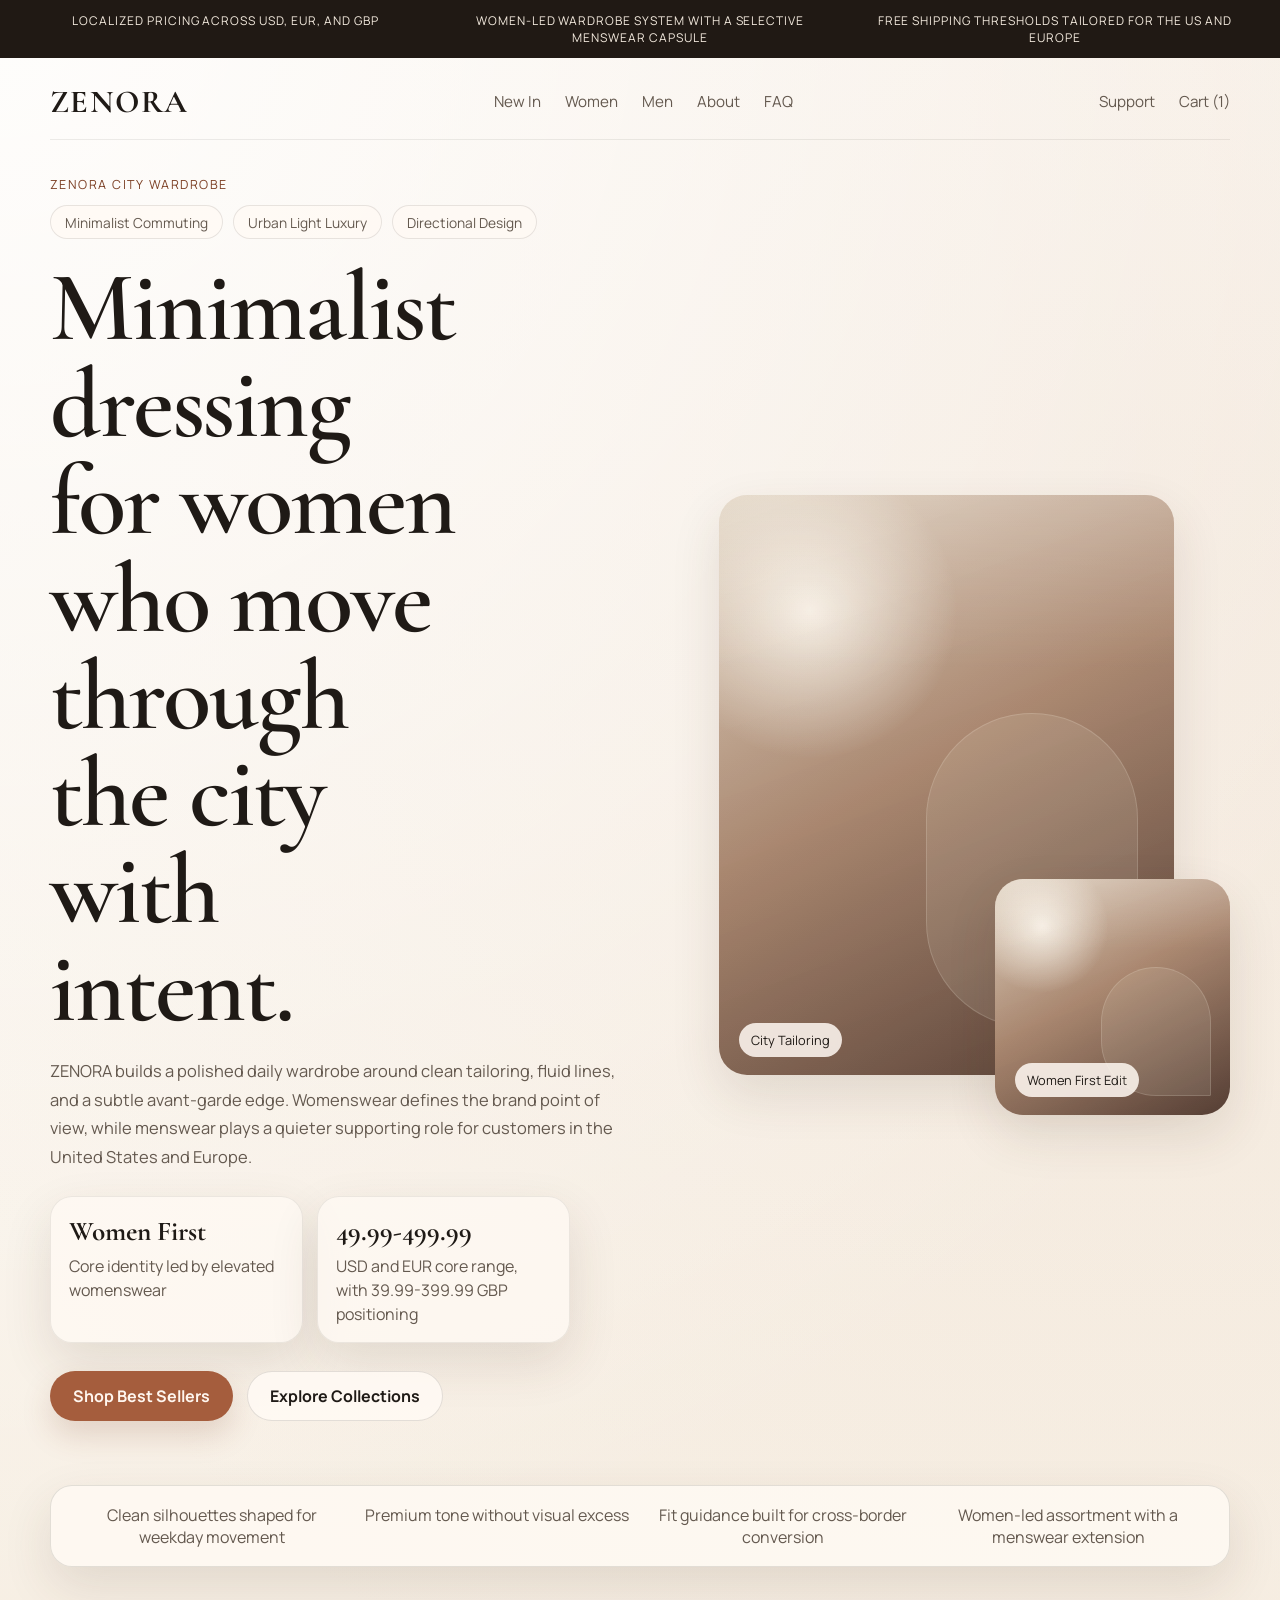
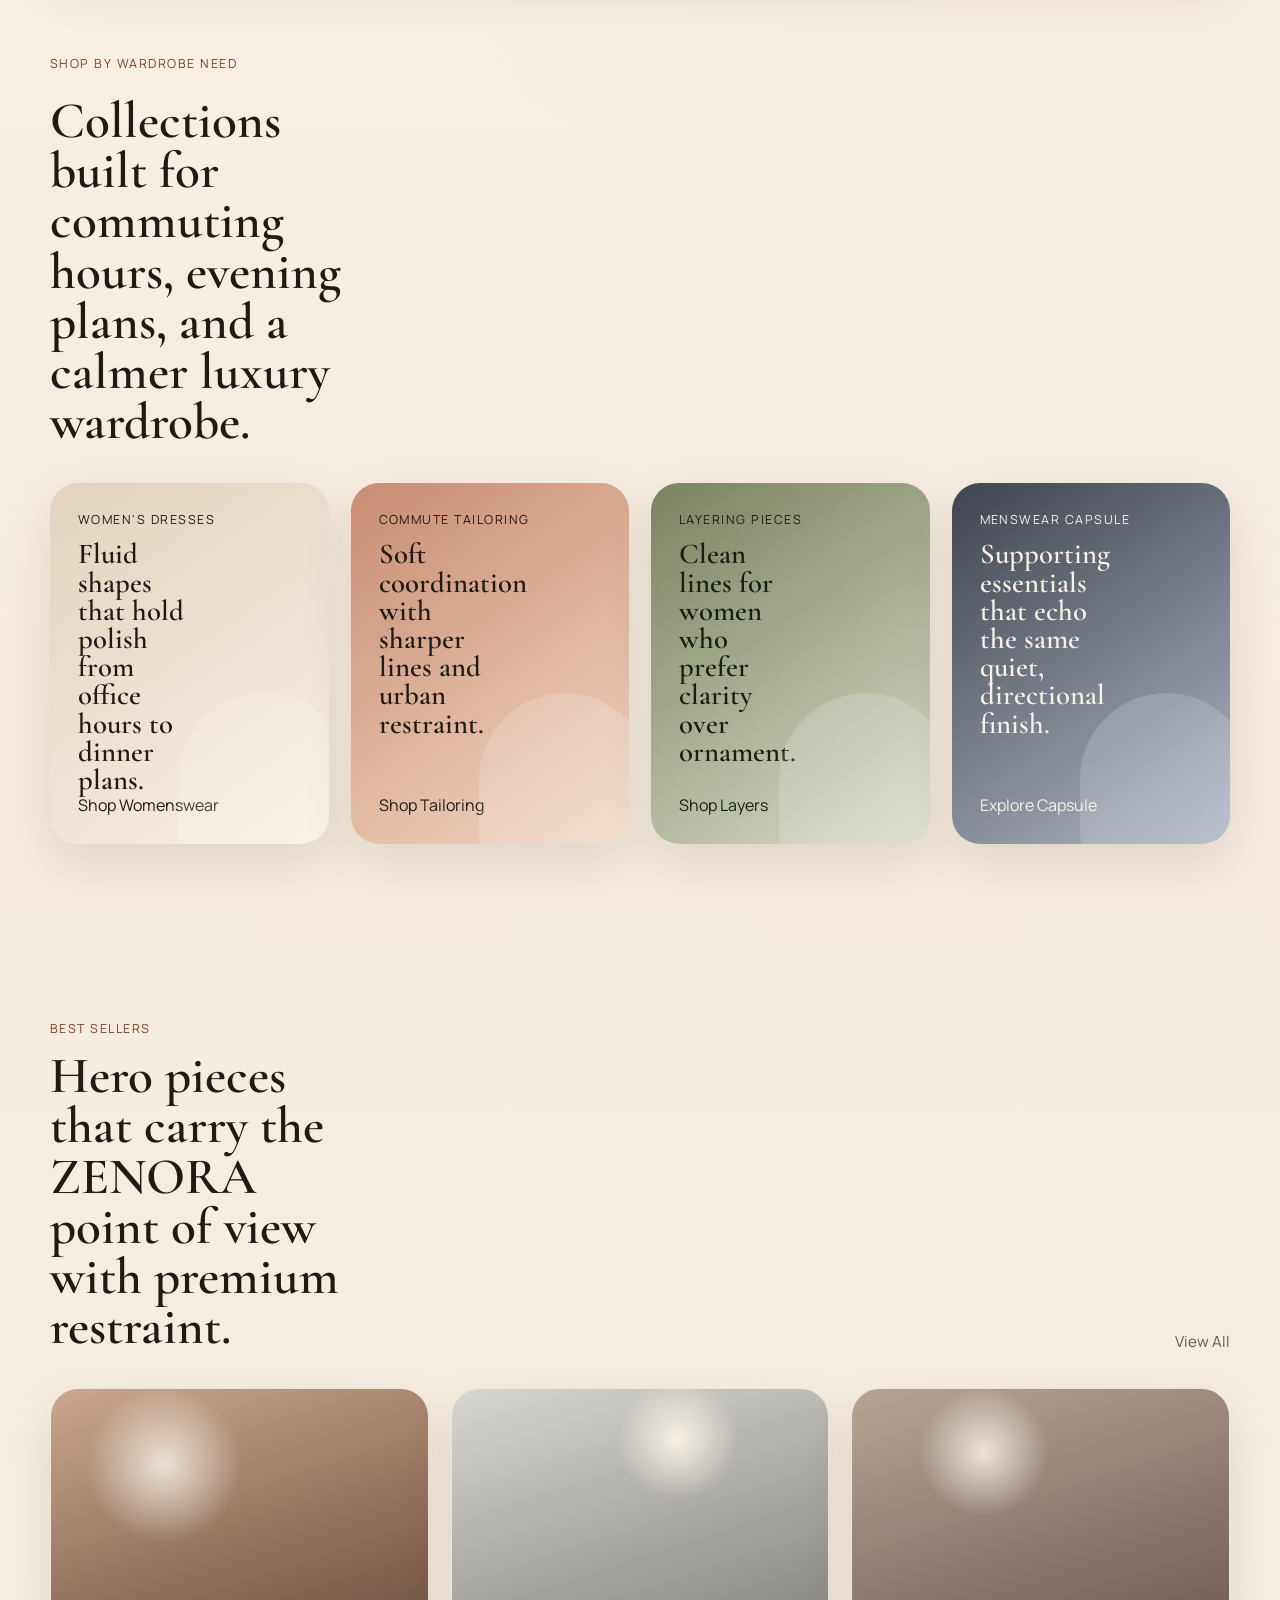
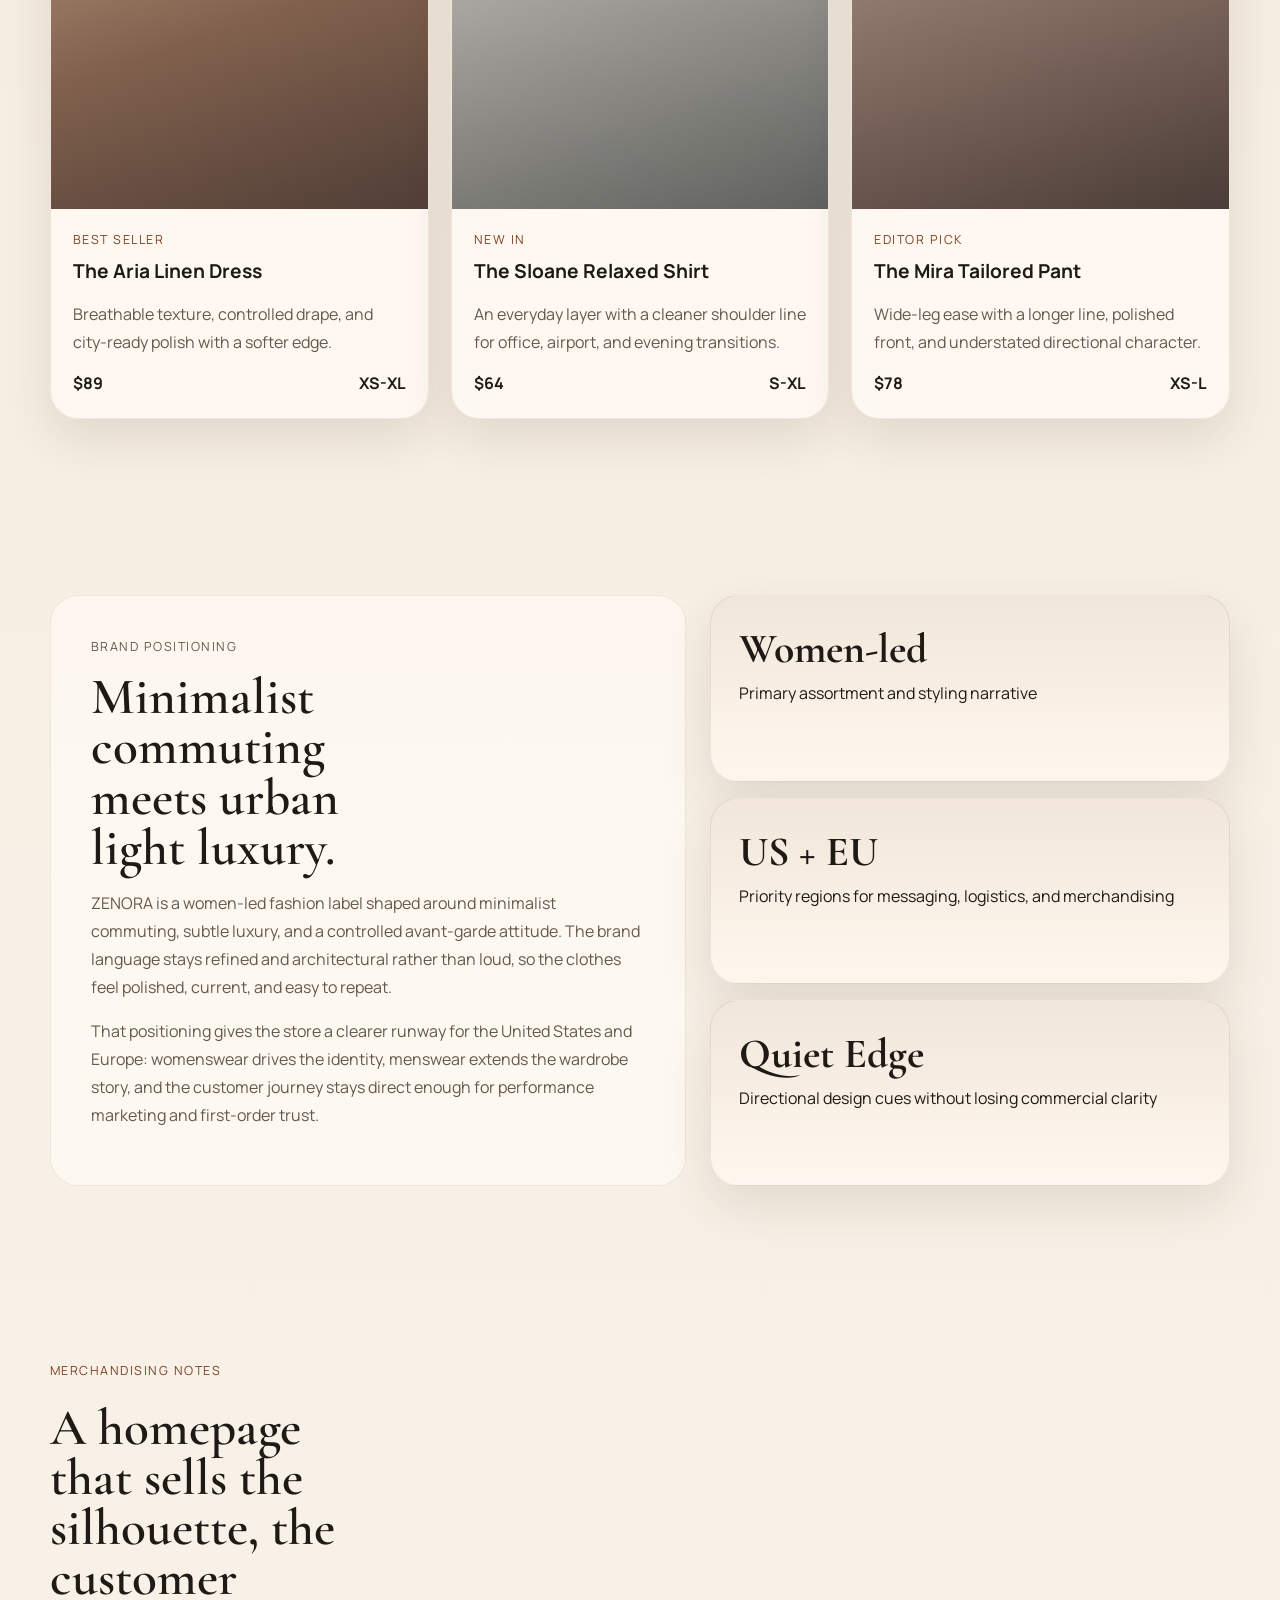
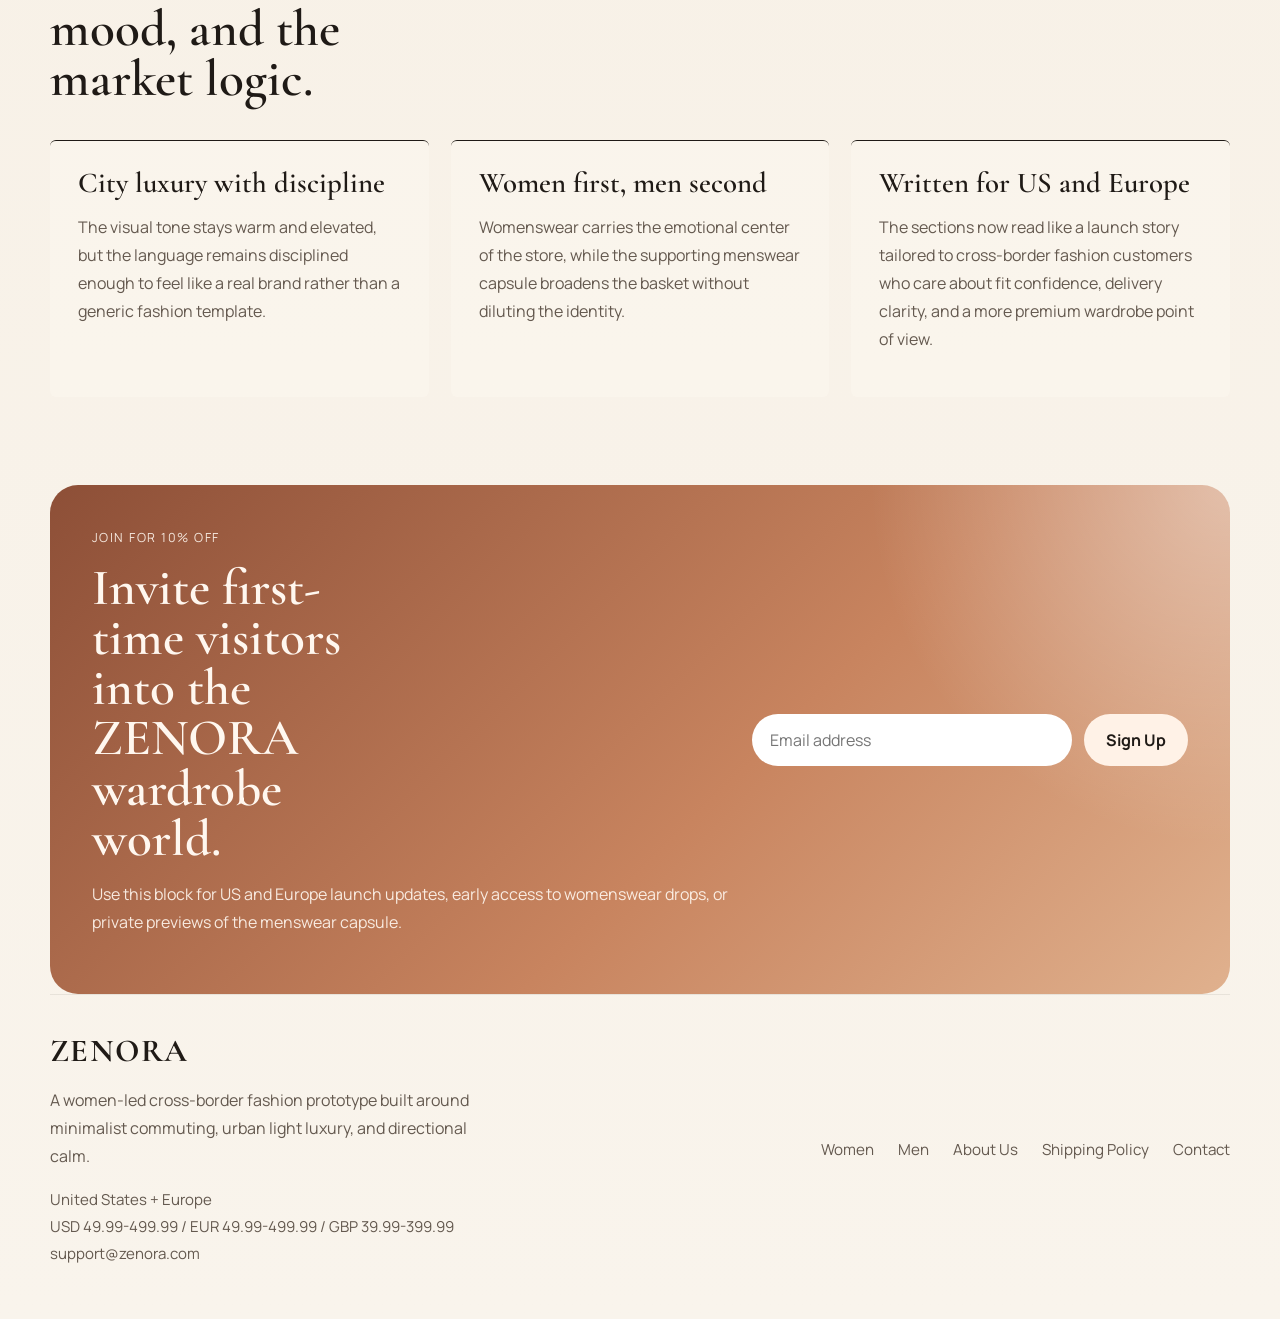
==== index.html @ 84403070 "Restore ZENORA storefront and Shopify theme" ====
<!DOCTYPE html>
<html lang="en">
  <head>
    <meta charset="UTF-8" />
    <meta name="viewport" content="width=device-width, initial-scale=1.0" />
    <title>ZENORA | Minimalist City Wardrobe</title>
    <meta
      name="description"
      content="ZENORA is a cross-border fashion concept focused on minimalist commuting, urban light luxury, and directional womenswear for the United States and Europe."
    />
    <link rel="preconnect" href="https://fonts.googleapis.com" />
    <link rel="preconnect" href="https://fonts.gstatic.com" crossorigin />
    <link
      href="https://fonts.googleapis.com/css2?family=Cormorant+Garamond:wght@500;600;700&family=Manrope:wght@400;500;600;700&display=swap"
      rel="stylesheet"
    />
    <link rel="stylesheet" href="./styles.css" />
  </head>
  <body>
    <div class="announcement-bar">
      <div>Localized pricing across USD, EUR, and GBP</div>
      <div>Women-led wardrobe system with a selective menswear capsule</div>
      <div>Free shipping thresholds tailored for the US and Europe</div>
    </div>

    <header class="site-header">
      <div class="brand">ZENORA</div>
      <nav class="nav">
        <a href="./collection.html">New In</a>
        <a href="./collection.html#womenswear">Women</a>
        <a href="./collection.html#menswear">Men</a>
        <a href="./about.html">About</a>
        <a href="./faq.html">FAQ</a>
      </nav>
      <div class="header-actions">
        <a href="./faq.html#contact">Support</a>
        <a href="./product.html">Cart (1)</a>
      </div>
    </header>

    <main>
      <section class="hero">
        <div class="hero-copy">
          <p class="eyebrow">ZENORA City Wardrobe</p>
          <div class="hero-kicker">
            <span>Minimalist Commuting</span>
            <span>Urban Light Luxury</span>
            <span>Directional Design</span>
          </div>
          <h1>Minimalist dressing for women who move through the city with intent.</h1>
          <p class="hero-text">
            ZENORA builds a polished daily wardrobe around clean tailoring,
            fluid lines, and a subtle avant-garde edge. Womenswear defines the
            brand point of view, while menswear plays a quieter supporting role
            for customers in the United States and Europe.
          </p>
          <div class="hero-note-grid">
            <div>
              <strong>Women First</strong>
              <span>Core identity led by elevated womenswear</span>
            </div>
            <div>
              <strong>49.99-499.99</strong>
              <span>USD and EUR core range, with 39.99-399.99 GBP positioning</span>
            </div>
          </div>
          <div class="hero-actions">
            <a class="button primary" href="#bestsellers">Shop Best Sellers</a>
            <a class="button secondary" href="#collections">Explore Collections</a>
          </div>
        </div>
        <div class="hero-visual" aria-hidden="true">
          <div class="hero-card hero-card-large">
            <span>City Tailoring</span>
          </div>
          <div class="hero-card hero-card-small">
            <span>Women First Edit</span>
          </div>
        </div>
      </section>

      <section class="proof-strip">
        <div>Clean silhouettes shaped for weekday movement</div>
        <div>Premium tone without visual excess</div>
        <div>Fit guidance built for cross-border conversion</div>
        <div>Women-led assortment with a menswear extension</div>
      </section>

      <section class="category-section" id="collections">
        <div class="section-heading">
          <p class="eyebrow">Shop by Wardrobe Need</p>
          <h2>Collections built for commuting hours, evening plans, and a calmer luxury wardrobe.</h2>
        </div>
        <div class="category-grid">
          <article class="category-card sand">
            <div>
              <p class="card-label">Women's Dresses</p>
              <h3>Fluid shapes that hold polish from office hours to dinner plans.</h3>
            </div>
            <a href="./collection.html#womenswear">Shop Womenswear</a>
          </article>
          <article class="category-card clay">
            <div>
              <p class="card-label">Commute Tailoring</p>
              <h3>Soft coordination with sharper lines and urban restraint.</h3>
            </div>
            <a href="./collection.html#womenswear">Shop Tailoring</a>
          </article>
          <article class="category-card olive">
            <div>
              <p class="card-label">Layering Pieces</p>
              <h3>Clean lines for women who prefer clarity over ornament.</h3>
            </div>
            <a href="./collection.html#womenswear">Shop Layers</a>
          </article>
          <article class="category-card ink">
            <div>
              <p class="card-label">Menswear Capsule</p>
              <h3>Supporting essentials that echo the same quiet, directional finish.</h3>
            </div>
            <a href="./collection.html#menswear">Explore Capsule</a>
          </article>
        </div>
      </section>

      <section class="product-section" id="bestsellers">
        <div class="section-heading split">
          <div>
            <p class="eyebrow">Best Sellers</p>
            <h2>Hero pieces that carry the ZENORA point of view with premium restraint.</h2>
          </div>
          <a class="text-link" href="./collection.html">View All</a>
        </div>
        <div class="product-grid">
          <article class="product-card">
            <a class="product-image image-one" href="./product.html" aria-label="View The Aria Linen Dress"></a>
            <div class="product-meta">
              <p class="product-tag">Best Seller</p>
              <p class="product-name"><a href="./product.html">The Aria Linen Dress</a></p>
              <p class="product-desc">Breathable texture, controlled drape, and city-ready polish with a softer edge.</p>
              <div class="product-row">
                <span>$89</span>
                <span>XS-XL</span>
              </div>
            </div>
          </article>
          <article class="product-card">
            <a class="product-image image-two" href="./product.html" aria-label="View The Sloane Relaxed Shirt"></a>
            <div class="product-meta">
              <p class="product-tag">New In</p>
              <p class="product-name"><a href="./product.html">The Sloane Relaxed Shirt</a></p>
              <p class="product-desc">An everyday layer with a cleaner shoulder line for office, airport, and evening transitions.</p>
              <div class="product-row">
                <span>$64</span>
                <span>S-XL</span>
              </div>
            </div>
          </article>
          <article class="product-card">
            <a class="product-image image-three" href="./product.html" aria-label="View The Mira Tailored Pant"></a>
            <div class="product-meta">
              <p class="product-tag">Editor Pick</p>
              <p class="product-name"><a href="./product.html">The Mira Tailored Pant</a></p>
              <p class="product-desc">Wide-leg ease with a longer line, polished front, and understated directional character.</p>
              <div class="product-row">
                <span>$78</span>
                <span>XS-L</span>
              </div>
            </div>
          </article>
        </div>
      </section>

      <section class="story-section" id="story">
        <div class="story-panel">
          <p class="eyebrow">Brand Positioning</p>
          <h2>Minimalist commuting meets urban light luxury.</h2>
          <p>
            ZENORA is a women-led fashion label shaped around minimalist
            commuting, subtle luxury, and a controlled avant-garde attitude.
            The brand language stays refined and architectural rather than
            loud, so the clothes feel polished, current, and easy to repeat.
          </p>
          <p>
            That positioning gives the store a clearer runway for the United
            States and Europe: womenswear drives the identity, menswear extends
            the wardrobe story, and the customer journey stays direct enough
            for performance marketing and first-order trust.
          </p>
        </div>
        <div class="story-metrics">
          <div>
            <strong>Women-led</strong>
            <span>Primary assortment and styling narrative</span>
          </div>
          <div>
            <strong>US + EU</strong>
            <span>Priority regions for messaging, logistics, and merchandising</span>
          </div>
          <div>
            <strong>Quiet Edge</strong>
            <span>Directional design cues without losing commercial clarity</span>
          </div>
        </div>
      </section>

      <section class="editorial-section" id="journal">
        <div class="section-heading">
          <p class="eyebrow">Merchandising Notes</p>
          <h2>A homepage that sells the silhouette, the customer mood, and the market logic.</h2>
        </div>
        <div class="editorial-grid">
          <article>
            <h3>City luxury with discipline</h3>
            <p>
              The visual tone stays warm and elevated, but the language remains
              disciplined enough to feel like a real brand rather than a
              generic fashion template.
            </p>
          </article>
          <article>
            <h3>Women first, men second</h3>
            <p>
              Womenswear carries the emotional center of the store, while the
              supporting menswear capsule broadens the basket without diluting
              the identity.
            </p>
          </article>
          <article>
            <h3>Written for US and Europe</h3>
            <p>
              The sections now read like a launch story tailored to cross-border
              fashion customers who care about fit confidence, delivery clarity,
              and a more premium wardrobe point of view.
            </p>
          </article>
        </div>
      </section>

      <section class="signup-section" id="signup">
        <div class="signup-copy">
          <p class="eyebrow">Join for 10% Off</p>
          <h2>Invite first-time visitors into the ZENORA wardrobe world.</h2>
          <p>
            Use this block for US and Europe launch updates, early access to
            womenswear drops, or private previews of the menswear capsule.
          </p>
        </div>
        <form class="signup-form">
          <label for="email" class="sr-only">Email address</label>
          <input id="email" type="email" placeholder="Email address" />
          <button type="submit">Sign Up</button>
        </form>
      </section>
    </main>

    <footer class="site-footer">
      <div>
        <div class="brand footer-brand">ZENORA</div>
        <p class="footer-copy">
          A women-led cross-border fashion prototype built around minimalist
          commuting, urban light luxury, and directional calm.
        </p>
        <p class="footer-meta">
          United States + Europe
          <br>
          USD 49.99-499.99 / EUR 49.99-499.99 / GBP 39.99-399.99
          <br>
          support@zenora.com
        </p>
      </div>
      <div class="footer-links">
        <a href="./collection.html#womenswear">Women</a>
        <a href="./collection.html#menswear">Men</a>
        <a href="./about.html">About Us</a>
        <a href="./faq.html#shipping">Shipping Policy</a>
        <a href="./faq.html#contact">Contact</a>
      </div>
    </footer>
  </body>
</html>
---- styles.css ----
:root {
  --bg: #f6f0e7;
  --surface: #fffaf4;
  --surface-strong: #f0e5d8;
  --text: #1f1a16;
  --muted: #64594f;
  --accent: #a55d3d;
  --accent-dark: #7d4126;
  --accent-soft: #d9b89f;
  --deep: #201914;
  --line: rgba(31, 26, 22, 0.12);
  --sand: linear-gradient(145deg, #e4d3bd, #f7efe4);
  --clay: linear-gradient(145deg, #c88c72, #f2d8c4);
  --olive: linear-gradient(145deg, #7b8260, #d8dcc6);
  --ink: linear-gradient(145deg, #3f444e, #afb7c4);
  --shadow: 0 20px 50px rgba(72, 48, 34, 0.12);
}

* {
  box-sizing: border-box;
}

html {
  scroll-behavior: smooth;
}

body {
  margin: 0;
  font-family: "Manrope", sans-serif;
  color: var(--text);
  background:
    radial-gradient(circle at top left, rgba(255, 255, 255, 0.82), transparent 26%),
    radial-gradient(circle at 90% 8%, rgba(217, 184, 159, 0.18), transparent 24%),
    linear-gradient(180deg, #fbf6ef 0%, #f5ecdf 38%, #f9f4ec 100%);
}

a {
  color: inherit;
  text-decoration: none;
}

.announcement-bar {
  display: grid;
  grid-template-columns: repeat(3, 1fr);
  gap: 12px;
  padding: 12px 24px;
  font-size: 12px;
  letter-spacing: 0.08em;
  text-transform: uppercase;
  background: #201914;
  color: #f4ebdf;
  text-align: center;
}

.site-header,
.hero,
.collection-hero,
.collection-layout,
.filter-bar,
.about-hero,
.about-story-grid,
.brand-values,
.faq-hero,
.faq-grid,
.category-section,
.product-section,
.breadcrumbs,
.product-layout,
.product-details-grid,
.shipping-panel,
.complete-look,
.review-section,
.story-section,
.editorial-section,
.signup-section,
.site-footer {
  width: min(1180px, calc(100% - 32px));
  margin: 0 auto;
}

.site-header {
  display: flex;
  align-items: center;
  justify-content: space-between;
  padding: 24px 0 18px;
  border-bottom: 1px solid rgba(31, 26, 22, 0.08);
}

.brand {
  font-family: "Cormorant Garamond", serif;
  font-size: 2rem;
  font-weight: 700;
  letter-spacing: 0.04em;
}

.nav,
.header-actions,
.footer-links {
  display: flex;
  gap: 24px;
  align-items: center;
}

.nav a,
.header-actions a,
.footer-links a,
.text-link {
  font-size: 0.95rem;
  color: var(--muted);
}

.hero {
  display: grid;
  grid-template-columns: 1.1fr 0.9fr;
  gap: 44px;
  align-items: center;
  padding: 36px 0 64px;
}

.eyebrow {
  margin: 0 0 14px;
  font-size: 0.78rem;
  text-transform: uppercase;
  letter-spacing: 0.12em;
  color: var(--accent-dark);
}

h1,
h2,
h3 {
  font-family: "Cormorant Garamond", serif;
  margin: 0;
  line-height: 0.98;
  font-weight: 600;
}

h1 {
  font-size: clamp(3.4rem, 8vw, 6.2rem);
  max-width: 9ch;
  letter-spacing: -0.02em;
}

h2 {
  font-size: clamp(2.1rem, 4vw, 3.6rem);
  max-width: 13ch;
}

h3 {
  font-size: 1.8rem;
}

.hero-text,
.story-panel p,
.editorial-grid p,
.signup-copy p,
.footer-copy,
.product-desc {
  color: var(--muted);
  line-height: 1.75;
}

.hero-text {
  max-width: 58ch;
  margin: 20px 0 0;
  font-size: 1.03rem;
}

.hero-kicker {
  display: flex;
  gap: 10px;
  flex-wrap: wrap;
  margin: -2px 0 20px;
}

.hero-kicker span {
  display: inline-flex;
  min-height: 34px;
  align-items: center;
  padding: 0 14px;
  border-radius: 999px;
  border: 1px solid rgba(31, 26, 22, 0.1);
  background: rgba(255, 250, 244, 0.68);
  color: var(--muted);
  font-size: 0.86rem;
}

.hero-note-grid {
  display: grid;
  grid-template-columns: repeat(2, minmax(0, 1fr));
  gap: 14px;
  max-width: 520px;
  margin-top: 24px;
}

.hero-note-grid div {
  padding: 18px 18px 16px;
  border-radius: 22px;
  background: rgba(255, 250, 244, 0.72);
  border: 1px solid rgba(31, 26, 22, 0.08);
  box-shadow: var(--shadow);
}

.hero-note-grid strong {
  display: block;
  font-family: "Cormorant Garamond", serif;
  font-size: 1.7rem;
  margin-bottom: 6px;
}

.hero-note-grid span {
  color: var(--muted);
  line-height: 1.5;
}

.hero-actions {
  display: flex;
  gap: 14px;
  margin-top: 28px;
  flex-wrap: wrap;
}

.button {
  display: inline-flex;
  align-items: center;
  justify-content: center;
  min-height: 50px;
  padding: 0 22px;
  border-radius: 999px;
  border: 1px solid transparent;
  font-weight: 700;
}

.button.primary {
  background: var(--accent);
  color: #fff6ef;
  box-shadow: 0 14px 30px rgba(125, 65, 38, 0.18);
}

.button.secondary {
  background: rgba(255, 250, 244, 0.88);
  border-color: var(--line);
}

.hero-visual {
  position: relative;
  min-height: 620px;
  transform: translateY(6px);
}

.hero-card {
  position: absolute;
  border-radius: 28px;
  box-shadow: var(--shadow);
  overflow: hidden;
}

.hero-card::before {
  content: "";
  position: absolute;
  inset: 0;
  background:
    linear-gradient(180deg, rgba(255, 255, 255, 0.16), transparent 30%),
    linear-gradient(160deg, rgba(255, 255, 255, 0.08), rgba(0, 0, 0, 0.12)),
    radial-gradient(circle at 20% 20%, rgba(255, 248, 237, 0.92), transparent 25%),
    linear-gradient(150deg, #decfbc 0%, #b08a70 46%, #60463b 100%);
}

.hero-card::after {
  content: "";
  position: absolute;
  inset: auto 8% 8% auto;
  width: 46%;
  height: 54%;
  border-radius: 999px 999px 28px 999px;
  background: rgba(255, 248, 237, 0.1);
  border: 1px solid rgba(255, 248, 237, 0.16);
}

.hero-card span {
  position: absolute;
  left: 20px;
  bottom: 18px;
  padding: 8px 12px;
  border-radius: 999px;
  font-size: 0.8rem;
  background: rgba(255, 249, 243, 0.86);
  backdrop-filter: blur(10px);
}

.hero-card-large {
  inset: 0 56px 40px 0;
}

.hero-card-small {
  right: 0;
  bottom: 0;
  width: 46%;
  height: 38%;
}

.proof-strip {
  display: grid;
  grid-template-columns: repeat(4, 1fr);
  gap: 12px;
  padding: 18px 24px;
  background: rgba(255, 250, 244, 0.8);
  border: 1px solid var(--line);
  border-radius: 22px;
  width: min(1180px, calc(100% - 32px));
  margin: 0 auto;
  color: var(--muted);
  text-align: center;
  box-shadow: var(--shadow);
}

.category-section,
.product-section,
.story-section,
.editorial-section,
.signup-section {
  padding: 88px 0;
}

.section-heading {
  display: flex;
  flex-direction: column;
  gap: 10px;
  margin-bottom: 36px;
}

.section-heading.split {
  flex-direction: row;
  justify-content: space-between;
  align-items: end;
  gap: 18px;
}

.category-grid,
.product-grid,
.editorial-grid {
  display: grid;
  gap: 22px;
}

.category-grid {
  grid-template-columns: repeat(4, 1fr);
}

.category-card {
  min-height: 280px;
  padding: 28px;
  border-radius: 28px;
  display: flex;
  flex-direction: column;
  justify-content: space-between;
  box-shadow: var(--shadow);
  position: relative;
  overflow: hidden;
}

.category-card::after {
  content: "";
  position: absolute;
  inset: auto -8% -20% auto;
  width: 62%;
  height: 62%;
  border-radius: 999px;
  background: rgba(255, 255, 255, 0.16);
}

.category-card h3 {
  max-width: 8ch;
}

.card-label {
  margin: 0 0 12px;
  text-transform: uppercase;
  letter-spacing: 0.12em;
  font-size: 0.78rem;
}

.sand {
  background: var(--sand);
}

.clay {
  background: var(--clay);
}

.olive {
  background: var(--olive);
  color: #172010;
}

.ink {
  background: var(--ink);
  color: #f7f1e6;
}

.product-grid {
  grid-template-columns: repeat(3, 1fr);
}

.product-card {
  background: rgba(255, 250, 244, 0.82);
  border: 1px solid rgba(31, 26, 22, 0.08);
  border-radius: 28px;
  overflow: hidden;
  box-shadow: var(--shadow);
  transition: transform 180ms ease, box-shadow 180ms ease;
}

.product-card:hover {
  transform: translateY(-6px);
  box-shadow: 0 28px 60px rgba(72, 48, 34, 0.16);
}

.product-image {
  display: block;
  height: 420px;
  background-size: cover;
  background-position: center;
}

.product-image::after {
  content: "";
  display: block;
  width: 100%;
  height: 100%;
  background:
    linear-gradient(180deg, transparent 0%, rgba(0, 0, 0, 0.06) 100%);
}

.image-one {
  background:
    radial-gradient(circle at 30% 18%, rgba(255, 248, 237, 0.8), transparent 18%),
    linear-gradient(160deg, #caa78d, #856450 55%, #55423a);
}

.image-two {
  background:
    radial-gradient(circle at 60% 12%, rgba(255, 248, 237, 0.9), transparent 14%),
    linear-gradient(160deg, #d8d6d0, #9c9a95 54%, #666763);
}

.image-three {
  background:
    radial-gradient(circle at 35% 15%, rgba(255, 248, 237, 0.82), transparent 15%),
    linear-gradient(160deg, #b8a492, #80695f 58%, #4f403b);
}

.product-meta {
  padding: 22px 22px 24px;
}

.product-name {
  margin: 0;
  font-size: 1.2rem;
  font-weight: 700;
}

.product-tag {
  margin: 0 0 10px;
  font-size: 0.78rem;
  letter-spacing: 0.12em;
  text-transform: uppercase;
  color: var(--accent-dark);
}

.product-desc {
  min-height: 54px;
}

.product-row {
  display: flex;
  justify-content: space-between;
  font-weight: 700;
}

.story-section {
  display: grid;
  grid-template-columns: 1.1fr 0.9fr;
  gap: 24px;
  align-items: stretch;
}

.story-panel,
.story-metrics,
.signup-section {
  border-radius: 28px;
}

.story-panel {
  padding: 40px;
  background: rgba(255, 250, 244, 0.76);
  border: 1px solid rgba(31, 26, 22, 0.08);
}

.story-metrics {
  display: grid;
  grid-template-rows: repeat(3, 1fr);
  gap: 16px;
}

.story-metrics div {
  padding: 28px;
  background: linear-gradient(180deg, #f1e6d9, #fff7ef);
  border-radius: 28px;
  box-shadow: var(--shadow);
  border: 1px solid rgba(31, 26, 22, 0.08);
}

.story-metrics strong {
  display: block;
  font-family: "Cormorant Garamond", serif;
  font-size: 2.6rem;
  margin-bottom: 8px;
}

.editorial-grid {
  grid-template-columns: repeat(3, 1fr);
}

.editorial-grid article {
  padding: 28px;
  border-top: 1px solid var(--text);
  background: rgba(255, 250, 244, 0.28);
  border-radius: 6px;
}

.editorial-grid h3 {
  margin-bottom: 12px;
}

.signup-section {
  display: grid;
  grid-template-columns: 1fr auto;
  gap: 20px;
  align-items: center;
  padding: 42px;
  background:
    radial-gradient(circle at top right, rgba(255, 255, 255, 0.42), transparent 28%),
    linear-gradient(135deg, #8d4f37, #c8845f 58%, #e0b18e);
  color: #fff7ef;
}

.signup-section .eyebrow,
.signup-section p {
  color: rgba(255, 247, 239, 0.9);
}

.signup-form {
  display: flex;
  gap: 12px;
  flex-wrap: wrap;
}

.signup-form input {
  min-width: min(320px, 80vw);
  min-height: 52px;
  padding: 0 18px;
  border-radius: 999px;
  border: none;
  font: inherit;
}

.signup-form button {
  min-height: 52px;
  padding: 0 22px;
  border: none;
  border-radius: 999px;
  font: inherit;
  font-weight: 700;
  color: var(--text);
  background: #fff2e7;
  cursor: pointer;
}

.site-footer {
  display: flex;
  justify-content: space-between;
  gap: 24px;
  padding: 36px 0 52px;
  border-top: 1px solid rgba(31, 26, 22, 0.08);
}

.footer-meta {
  margin: 14px 0 0;
  color: var(--muted);
  line-height: 1.8;
  font-size: 0.94rem;
}

.breadcrumbs {
  display: flex;
  gap: 10px;
  padding: 10px 0 16px;
  color: var(--muted);
  font-size: 0.95rem;
}

.product-layout {
  display: grid;
  grid-template-columns: 1.08fr 0.92fr;
  gap: 34px;
  padding: 14px 0 76px;
  align-items: start;
}

.product-gallery {
  display: grid;
  gap: 20px;
}

.product-hero-image,
.product-thumb {
  position: relative;
  overflow: hidden;
  border-radius: 28px;
  box-shadow: var(--shadow);
}

.product-hero-image {
  min-height: 720px;
}

.product-thumb-grid {
  display: grid;
  grid-template-columns: repeat(3, 1fr);
  gap: 18px;
}

.product-thumb {
  min-height: 200px;
}

.product-hero-image::before,
.product-thumb::before {
  content: "";
  position: absolute;
  inset: 0;
}

.dress-main::before {
  background:
    radial-gradient(circle at 25% 18%, rgba(255, 248, 237, 0.84), transparent 17%),
    linear-gradient(160deg, #eadbca 0%, #ccac90 35%, #946f58 70%, #5b4137 100%);
}

.dress-detail-one::before {
  background:
    radial-gradient(circle at 42% 20%, rgba(255, 248, 237, 0.8), transparent 14%),
    linear-gradient(155deg, #d7c5b4, #ad8c74 58%, #6b5043);
}

.dress-detail-two::before {
  background:
    radial-gradient(circle at 60% 18%, rgba(255, 248, 237, 0.88), transparent 15%),
    linear-gradient(155deg, #b9917f, #8c6758 56%, #57463f);
}

.dress-detail-three::before {
  background:
    radial-gradient(circle at 35% 14%, rgba(255, 248, 237, 0.82), transparent 14%),
    linear-gradient(155deg, #c7b9a7, #92816b 52%, #5e5249);
}

.product-hero-image span,
.product-thumb span {
  position: absolute;
  left: 18px;
  bottom: 18px;
  padding: 8px 12px;
  border-radius: 999px;
  background: rgba(255, 249, 243, 0.86);
  font-size: 0.82rem;
}

.product-panel {
  position: sticky;
  top: 18px;
  display: grid;
  gap: 22px;
}

.product-intro-note {
  padding: 16px 18px;
  border-radius: 20px;
  background: rgba(255, 250, 244, 0.72);
  border: 1px solid rgba(31, 26, 22, 0.08);
  color: var(--muted);
  line-height: 1.7;
  box-shadow: var(--shadow);
}

.product-title {
  font-size: clamp(2.5rem, 5vw, 4.6rem);
  max-width: 10ch;
}

.rating-row,
.price-row,
.option-head,
.quantity-row {
  display: flex;
  justify-content: space-between;
  align-items: center;
  gap: 12px;
}

.rating-row,
.micro-copy,
.fit-note,
.option-head a {
  color: var(--muted);
}

.stars {
  letter-spacing: 0.18em;
  color: var(--accent-dark);
}

.price-row {
  justify-content: flex-start;
  flex-wrap: wrap;
}

.price-row strong {
  font-size: 2rem;
}

.compare-price {
  color: var(--muted);
  text-decoration: line-through;
}

.save-badge {
  padding: 6px 10px;
  border-radius: 999px;
  background: rgba(165, 93, 61, 0.12);
  color: var(--accent-dark);
  font-weight: 700;
  font-size: 0.82rem;
}

.product-summary {
  margin: 0;
  color: var(--muted);
  line-height: 1.8;
}

.option-block {
  display: grid;
  gap: 14px;
  padding-top: 4px;
}

.swatch-row,
.size-grid {
  display: flex;
  gap: 10px;
  flex-wrap: wrap;
}

.swatch,
.size-grid button,
.qty-control button {
  font: inherit;
  cursor: pointer;
}

.swatch {
  width: 34px;
  height: 34px;
  border-radius: 999px;
  border: 1px solid rgba(31, 26, 22, 0.14);
}

.swatch.active {
  outline: 2px solid var(--text);
  outline-offset: 2px;
}

.size-grid button {
  min-width: 54px;
  min-height: 46px;
  padding: 0 16px;
  border-radius: 999px;
  border: 1px solid rgba(31, 26, 22, 0.14);
  background: rgba(255, 250, 244, 0.82);
}

.size-grid button.active,
.qty-control {
  background: #201914;
  color: #f7efe4;
}

.purchase-box,
.detail-card,
.shipping-panel,
.review-card {
  background: rgba(255, 250, 244, 0.82);
  border: 1px solid rgba(31, 26, 22, 0.08);
  box-shadow: var(--shadow);
}

.purchase-box {
  display: grid;
  gap: 14px;
  padding: 22px;
  border-radius: 28px;
}

.purchase-header {
  display: flex;
  justify-content: space-between;
  gap: 16px;
  align-items: end;
  padding-bottom: 12px;
  border-bottom: 1px solid rgba(31, 26, 22, 0.08);
}

.purchase-header strong {
  font-family: "Cormorant Garamond", serif;
  font-size: 1.4rem;
}

.purchase-header span {
  color: var(--muted);
  font-size: 0.92rem;
}

.qty-control {
  display: inline-flex;
  align-items: center;
  gap: 16px;
  padding: 4px 6px;
  border-radius: 999px;
}

.qty-control button {
  width: 36px;
  height: 36px;
  border: none;
  border-radius: 999px;
  background: rgba(255, 255, 255, 0.12);
  color: inherit;
}

.full-width {
  width: 100%;
}

.benefit-list {
  display: grid;
  gap: 10px;
  color: var(--muted);
}

.benefit-list div {
  padding-bottom: 10px;
  border-bottom: 1px solid rgba(31, 26, 22, 0.08);
}

.product-details-grid,
.review-grid {
  display: grid;
  grid-template-columns: repeat(2, 1fr);
  gap: 22px;
  padding-bottom: 88px;
}

.detail-card {
  padding: 30px;
  border-radius: 28px;
}

.detail-list {
  margin: 22px 0 0;
  padding-left: 18px;
  color: var(--muted);
  line-height: 1.9;
}

.size-table {
  display: grid;
  margin-top: 22px;
  border-top: 1px solid rgba(31, 26, 22, 0.12);
}

.size-table div {
  display: grid;
  grid-template-columns: repeat(4, 1fr);
  gap: 10px;
  padding: 14px 0;
  border-bottom: 1px solid rgba(31, 26, 22, 0.08);
}

.size-table div:first-child {
  font-weight: 700;
}

.shipping-panel {
  display: grid;
  grid-template-columns: 0.9fr 1.1fr;
  gap: 30px;
  padding: 34px;
  border-radius: 28px;
  margin-bottom: 88px;
}

.shipping-copy {
  color: var(--muted);
  line-height: 1.85;
}

.review-section {
  padding: 88px 0 72px;
}

.review-grid {
  grid-template-columns: repeat(3, 1fr);
  padding-bottom: 0;
}

.review-card {
  padding: 26px;
  border-radius: 28px;
}

.review-card strong {
  display: block;
  margin-bottom: 12px;
}

.collection-kicker,
.product-kicker {
  margin-bottom: 20px;
}

.collection-hero,
.about-hero,
.faq-hero {
  display: grid;
  grid-template-columns: 1fr 0.9fr;
  gap: 30px;
  align-items: end;
  padding: 18px 0 48px;
}

.collection-lead {
  margin: 0;
  color: var(--muted);
  line-height: 1.85;
  max-width: 58ch;
  font-size: 1.02rem;
}

.collection-meta {
  display: grid;
  gap: 16px;
}

.collection-meta div {
  padding: 22px;
  border-radius: 24px;
  background: rgba(255, 250, 244, 0.82);
  border: 1px solid rgba(31, 26, 22, 0.08);
  box-shadow: var(--shadow);
}

.collection-meta strong {
  display: block;
  font-family: "Cormorant Garamond", serif;
  font-size: 2rem;
  margin-bottom: 6px;
}

.filter-bar {
  display: grid;
  gap: 14px;
  padding: 0 0 26px;
}

.filter-group {
  display: flex;
  gap: 10px;
  flex-wrap: wrap;
  align-items: center;
}

.filter-group span,
.results-head p,
.filter-panel p,
.filter-panel a {
  color: var(--muted);
}

.filter-group span {
  font-size: 0.86rem;
  text-transform: uppercase;
  letter-spacing: 0.12em;
}

.pill {
  min-height: 38px;
  padding: 0 16px;
  border-radius: 999px;
  border: 1px solid rgba(31, 26, 22, 0.12);
  background: rgba(255, 250, 244, 0.82);
  font: inherit;
}

.pill.active {
  background: #201914;
  color: #f7efe4;
}

.collection-layout,
.about-story-grid,
.faq-grid {
  display: grid;
  gap: 24px;
}

.collection-layout {
  grid-template-columns: 280px 1fr;
  align-items: start;
  padding-bottom: 88px;
}

.filter-panel {
  position: sticky;
  top: 18px;
  display: grid;
  gap: 18px;
}

.filter-block {
  padding: 24px;
  border-radius: 24px;
  background: rgba(255, 250, 244, 0.82);
  border: 1px solid rgba(31, 26, 22, 0.08);
  box-shadow: var(--shadow);
}

.collection-note {
  background:
    radial-gradient(circle at top right, rgba(255, 255, 255, 0.34), transparent 22%),
    linear-gradient(135deg, #8f553d, #bd8563 58%, #e2b99a);
  color: #fff5eb;
}

.collection-note p {
  color: rgba(255, 245, 235, 0.9);
}

.filter-block a {
  display: block;
  margin-top: 10px;
}

.filter-title {
  margin: 0 0 12px;
  font-weight: 700;
  color: var(--text);
}

.results-head {
  display: flex;
  justify-content: space-between;
  align-items: center;
  gap: 16px;
  margin-bottom: 22px;
  padding-bottom: 16px;
  border-bottom: 1px solid rgba(31, 26, 22, 0.08);
}

.collection-grid {
  grid-template-columns: repeat(3, 1fr);
}

.subcollection-section {
  margin-top: 44px;
  padding-top: 40px;
  border-top: 1px solid rgba(31, 26, 22, 0.08);
}

.subcollection-copy {
  margin: 0 0 24px;
  color: var(--muted);
  line-height: 1.8;
  max-width: 60ch;
}

.about-story-grid {
  grid-template-columns: repeat(2, 1fr);
  padding-bottom: 88px;
}

.brand-values {
  padding-bottom: 88px;
}

.about-panel {
  margin-bottom: 72px;
}

.faq-grid {
  grid-template-columns: repeat(2, 1fr);
  padding-bottom: 88px;
}

.about-hero .collection-lead,
.faq-hero .collection-lead {
  background: rgba(255, 250, 244, 0.72);
  border: 1px solid rgba(31, 26, 22, 0.08);
  border-radius: 24px;
  padding: 24px;
  box-shadow: var(--shadow);
}

.footer-brand {
  margin-bottom: 10px;
}

.footer-copy {
  max-width: 42ch;
}

.sr-only {
  position: absolute;
  width: 1px;
  height: 1px;
  padding: 0;
  margin: -1px;
  overflow: hidden;
  clip: rect(0, 0, 0, 0);
  white-space: nowrap;
  border: 0;
}

@media (max-width: 980px) {
  .announcement-bar,
  .proof-strip,
  .category-grid,
  .product-grid,
  .editorial-grid,
  .collection-hero,
  .about-hero,
  .faq-hero,
  .collection-layout,
  .about-story-grid,
  .faq-grid,
  .product-layout,
  .product-thumb-grid,
  .product-details-grid,
  .review-grid,
  .story-section,
  .shipping-panel,
  .signup-section,
  .hero {
    grid-template-columns: 1fr;
  }

  .site-header,
  .nav,
  .header-actions,
  .site-footer,
  .footer-links,
  .section-heading.split {
    flex-direction: column;
    align-items: flex-start;
  }

  .hero-visual {
    min-height: 420px;
  }

  .hero-note-grid {
    grid-template-columns: 1fr;
  }

  .product-hero-image {
    min-height: 500px;
  }

  .product-panel {
    position: static;
  }

  .filter-panel {
    position: static;
  }

  .hero-card-large {
    inset: 0 18% 18px 0;
  }

  .hero-card-small {
    width: 42%;
    height: 36%;
  }

  .signup-form input {
    min-width: 100%;
  }
}

@media (max-width: 640px) {
  .announcement-bar {
    padding: 10px 16px;
    font-size: 11px;
  }

  .site-header,
  .hero,
  .category-section,
  .product-section,
  .breadcrumbs,
  .product-layout,
  .product-details-grid,
  .shipping-panel,
  .collection-hero,
  .collection-layout,
  .filter-bar,
  .about-hero,
  .about-story-grid,
  .brand-values,
  .faq-hero,
  .faq-grid,
  .complete-look,
  .review-section,
  .story-section,
  .editorial-section,
  .signup-section,
  .site-footer {
    width: min(100% - 20px, 1180px);
  }

  .category-card,
  .story-panel,
  .story-metrics div,
  .signup-section,
  .product-card,
  .product-hero-image,
  .product-thumb,
  .detail-card,
  .shipping-panel,
  .review-card,
  .purchase-box {
    border-radius: 22px;
  }

  .category-section,
  .product-section,
  .product-details-grid,
  .collection-layout,
  .about-story-grid,
  .brand-values,
  .faq-grid,
  .complete-look,
  .story-section,
  .editorial-section,
  .signup-section {
    padding: 64px 0;
  }

  .hero {
    padding: 18px 0 38px;
  }

  .product-layout,
  .review-section {
    padding: 10px 0 54px;
  }

  .collection-hero,
  .about-hero,
  .faq-hero {
    padding: 10px 0 34px;
  }

  .shipping-panel {
    margin-bottom: 64px;
    padding: 26px;
  }

  .proof-strip {
    width: min(100% - 20px, 1180px);
  }
}
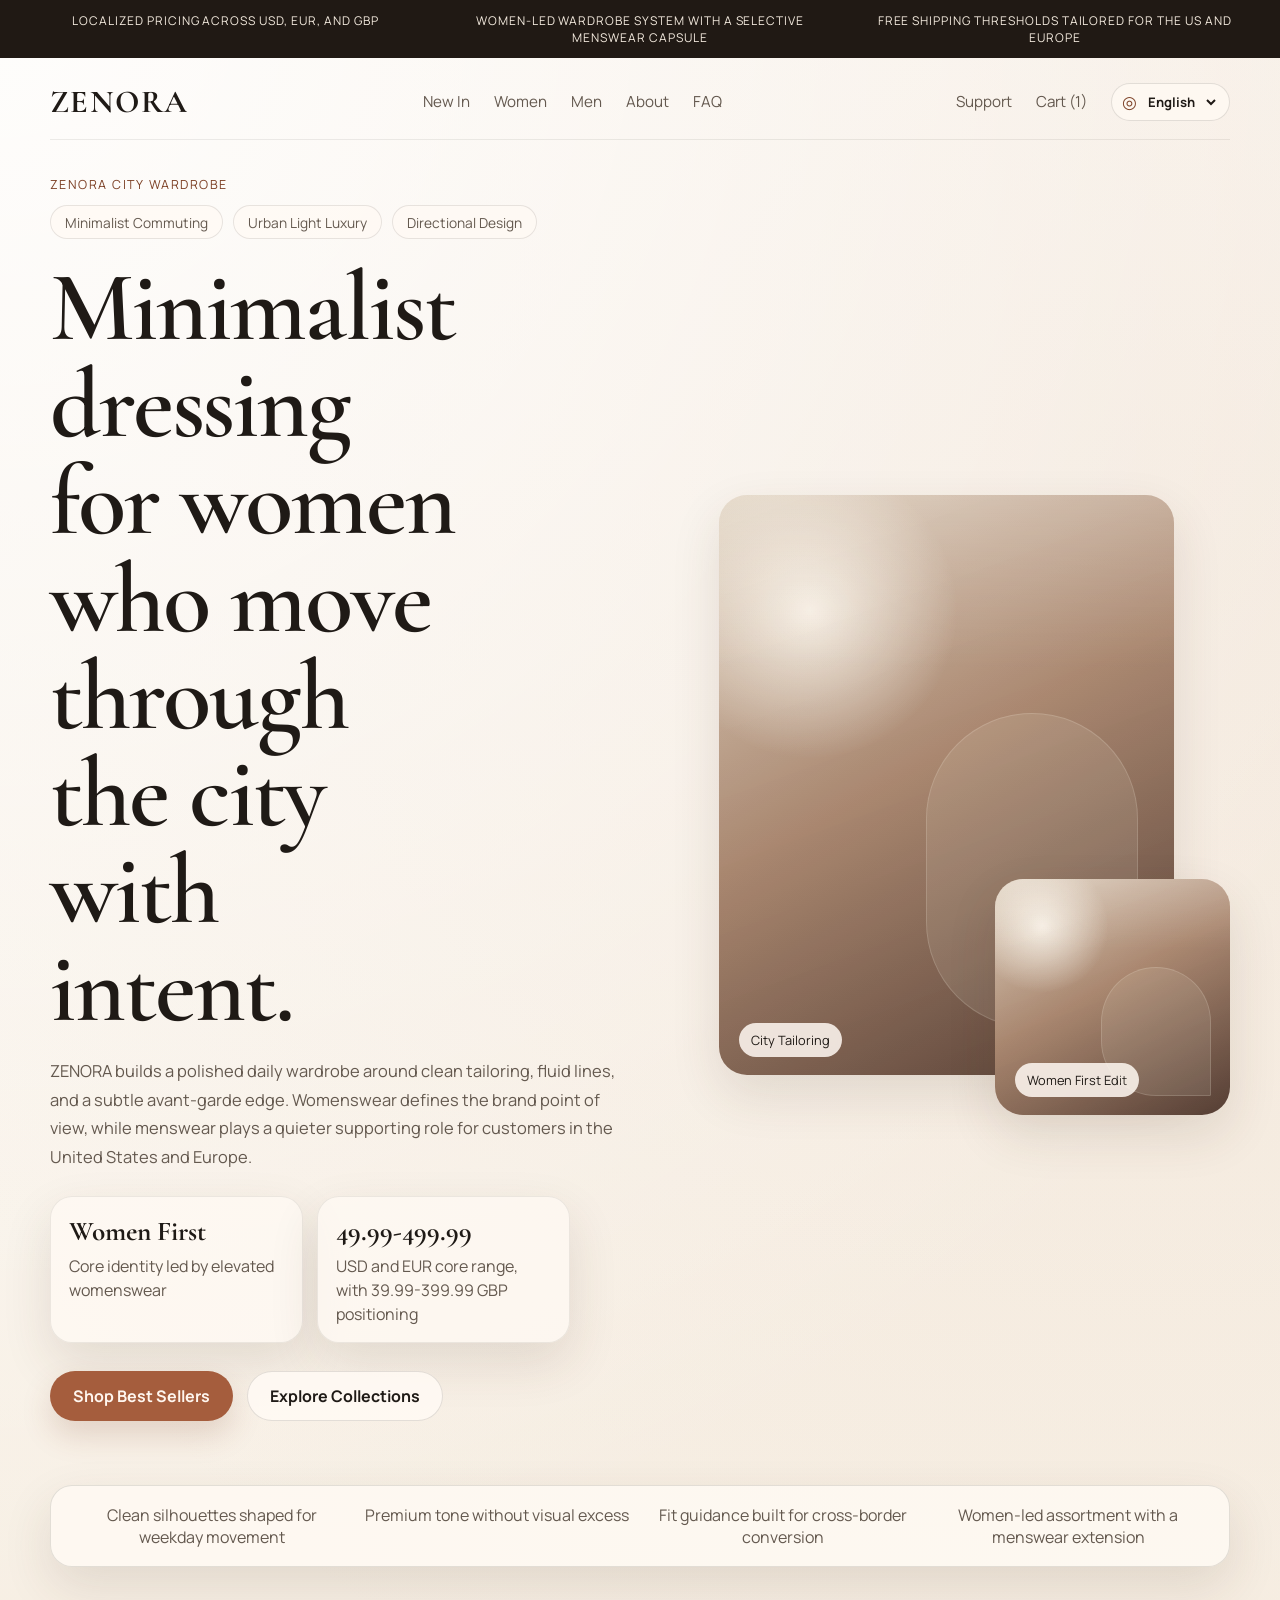
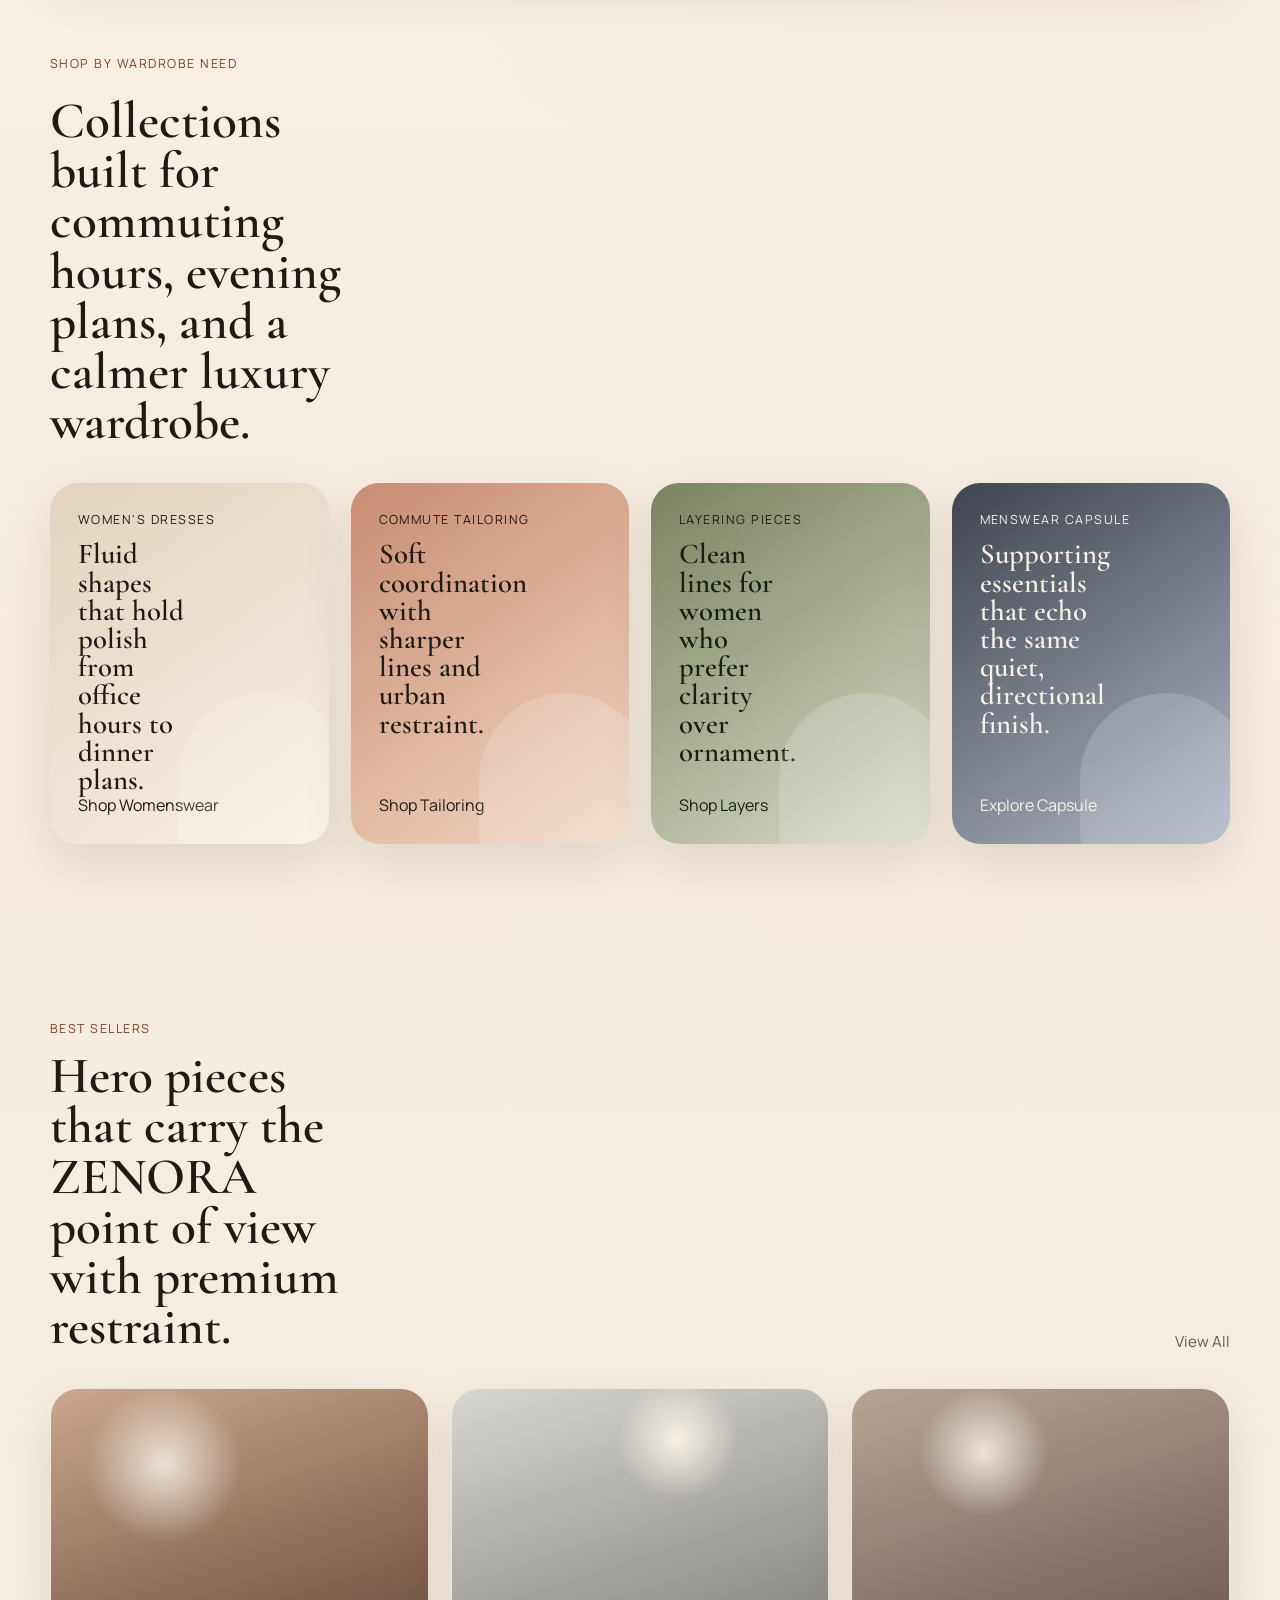
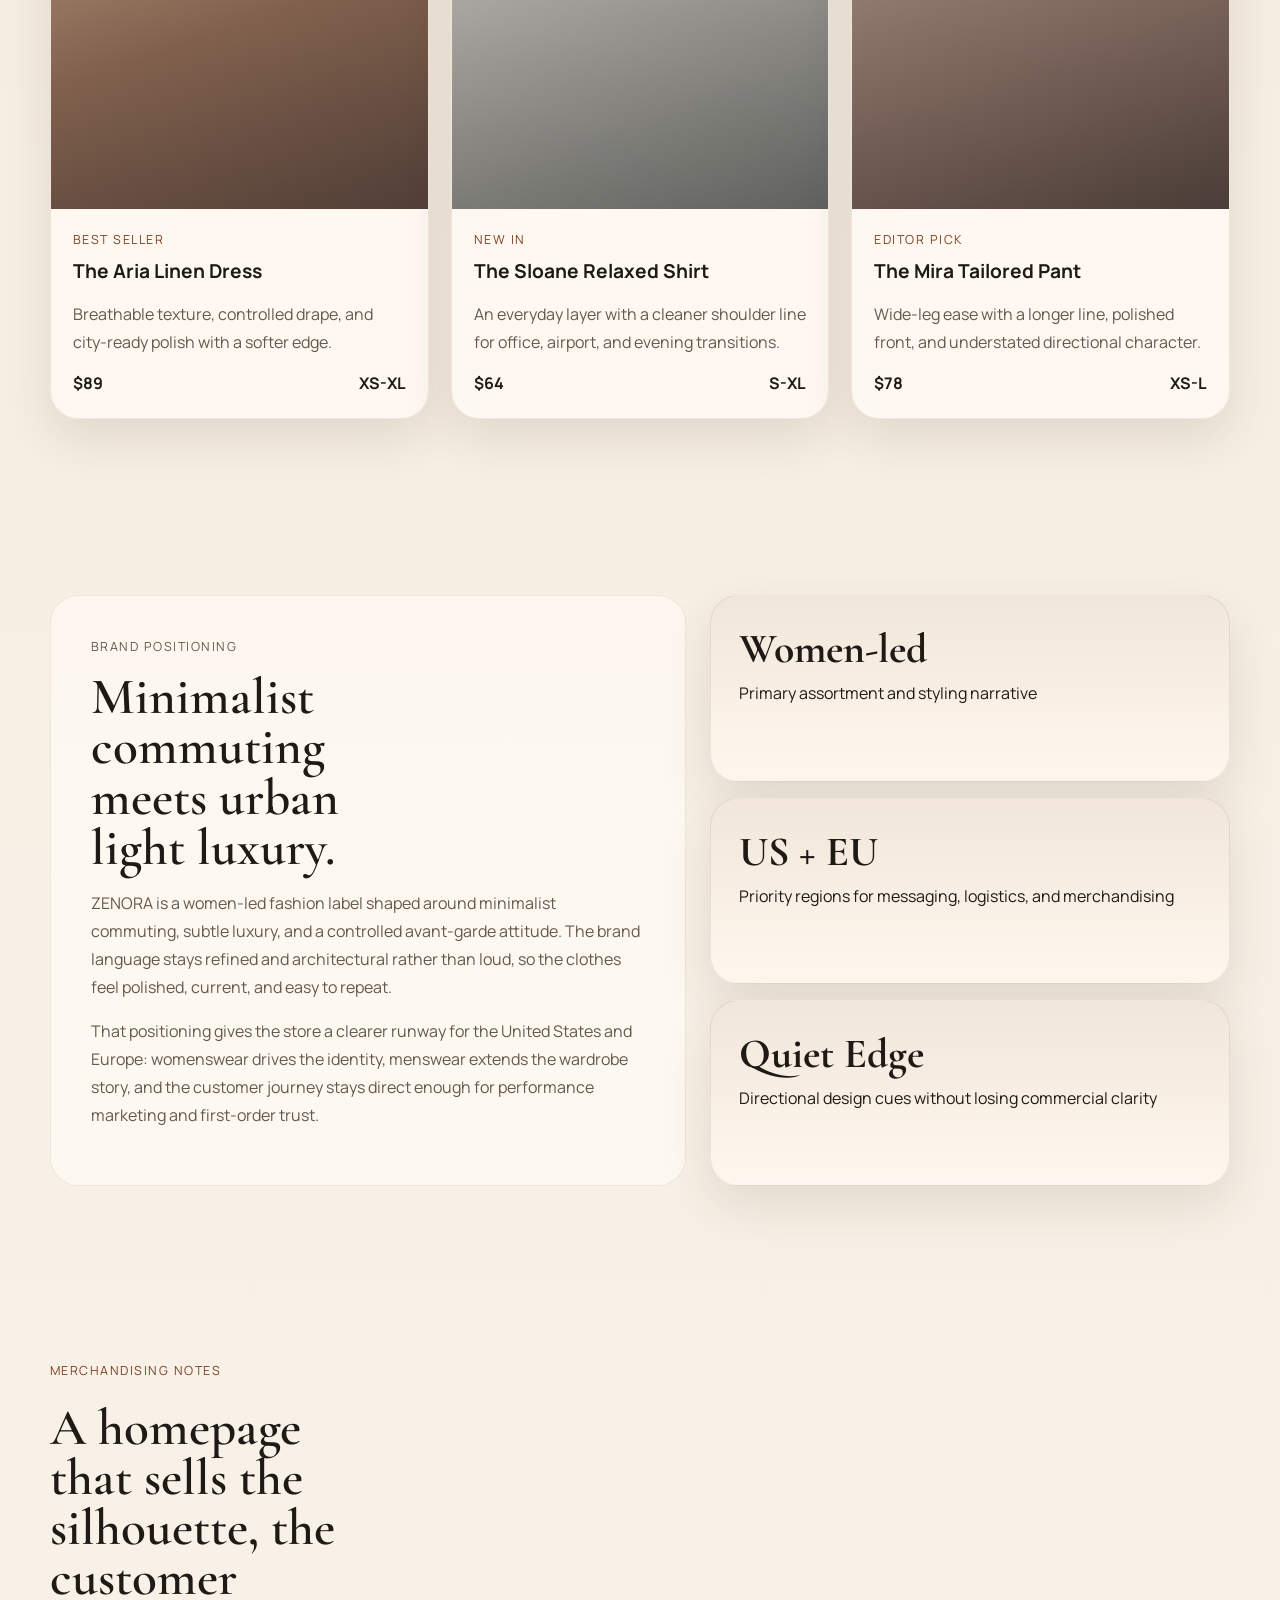
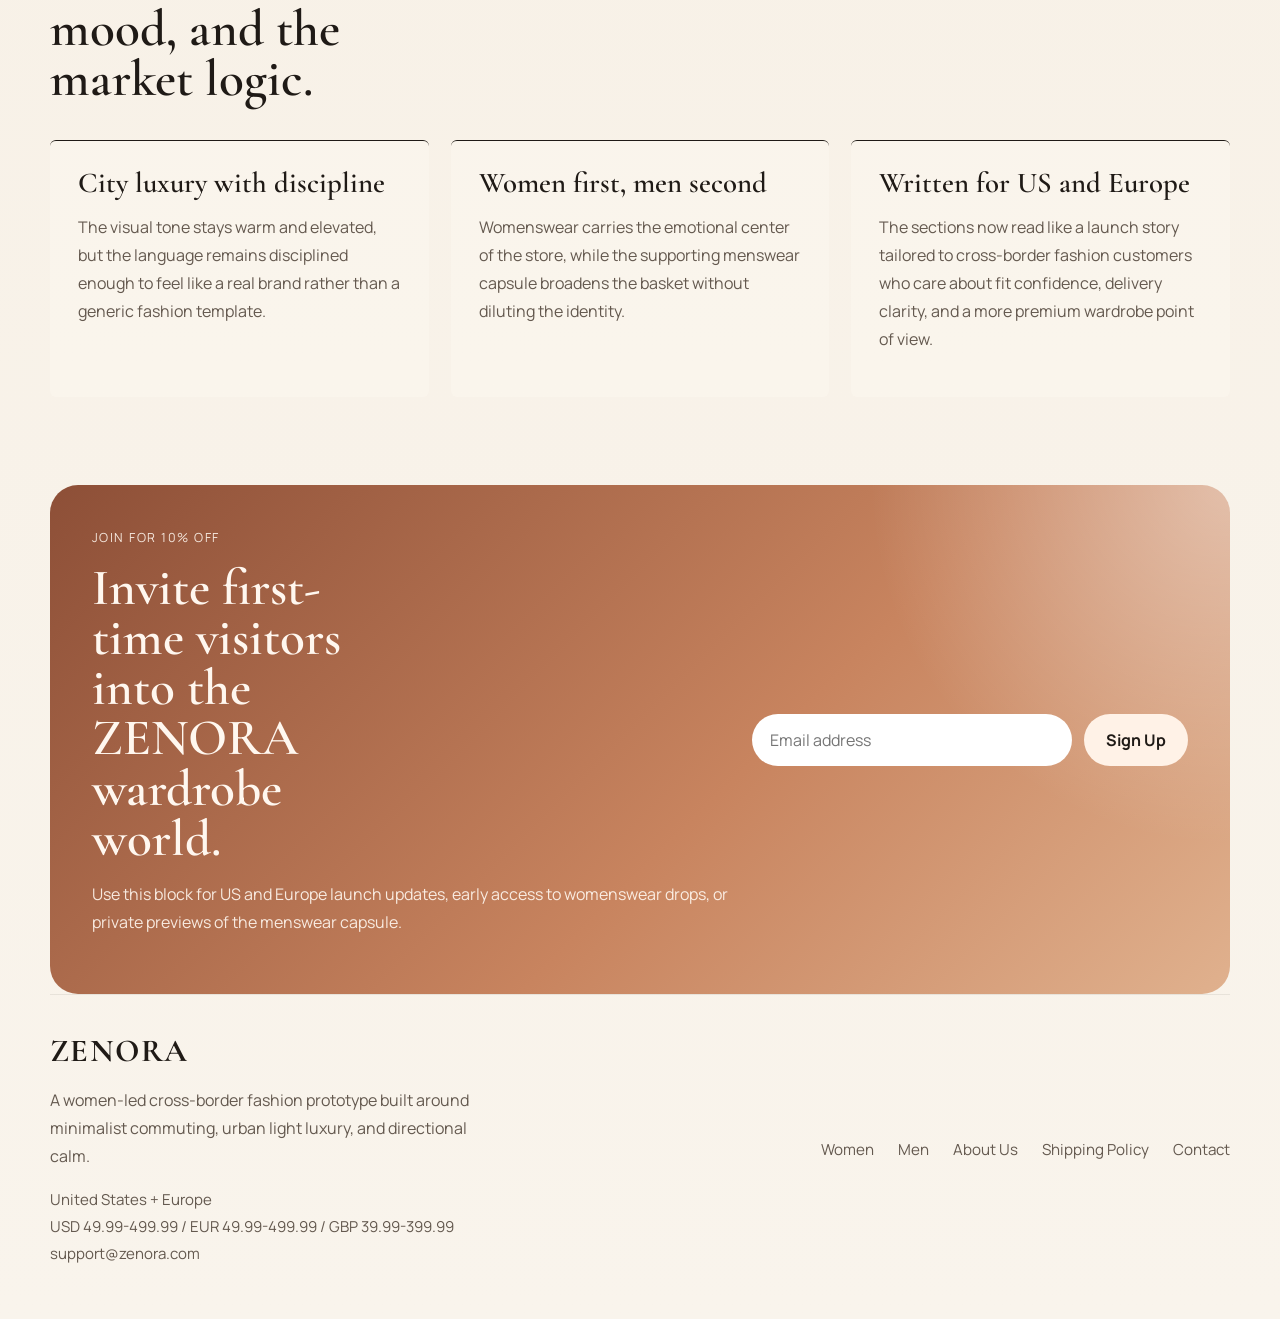
==== commit f743649b: "Add real-time multilingual storefront translation" ====
--- a/index.html
+++ b/index.html
@@ -15,6 +15,7 @@
       rel="stylesheet"
     />
     <link rel="stylesheet" href="./styles.css" />
+    <script src="./translations.js" defer></script>
   </head>
   <body>
     <div class="announcement-bar">
--- a/styles.css
+++ b/styles.css
@@ -101,6 +101,82 @@
   align-items: center;
 }
 
+.header-actions {
+  justify-content: flex-end;
+}
+
+.language-switcher {
+  position: relative;
+  display: inline-flex;
+  align-items: center;
+  gap: 7px;
+  min-height: 38px;
+  padding: 0 10px;
+  border: 1px solid var(--line);
+  border-radius: 999px;
+  background: rgba(255, 250, 244, 0.76);
+  color: var(--text);
+  transition: border-color 180ms ease, background 180ms ease, opacity 180ms ease;
+}
+
+.language-switcher:hover,
+.language-switcher:focus-within {
+  border-color: rgba(125, 65, 38, 0.42);
+  background: var(--surface);
+}
+
+.language-switcher__icon {
+  font-size: 1.05rem;
+  color: var(--accent-dark);
+}
+
+.language-switcher__select {
+  max-width: 104px;
+  border: 0;
+  outline: 0;
+  background: transparent;
+  color: inherit;
+  font: inherit;
+  font-size: 0.82rem;
+  font-weight: 700;
+  cursor: pointer;
+}
+
+.language-switcher__status {
+  position: absolute;
+  top: calc(100% + 7px);
+  right: 4px;
+  z-index: 10;
+  width: max-content;
+  max-width: 190px;
+  padding: 5px 8px;
+  border-radius: 8px;
+  background: var(--deep);
+  color: #fff6ef;
+  font-size: 0.7rem;
+  line-height: 1.3;
+  opacity: 0;
+  pointer-events: none;
+  transform: translateY(-3px);
+  transition: opacity 160ms ease, transform 160ms ease;
+}
+
+.language-switcher[data-status="loading"] .language-switcher__status,
+.language-switcher[data-status="error"] .language-switcher__status {
+  opacity: 1;
+  transform: translateY(0);
+}
+
+.language-switcher[data-status="error"] {
+  border-color: #a33b2f;
+}
+
+body.is-translating main,
+body.is-translating .announcement-bar,
+body.is-translating .site-footer {
+  opacity: 0.72;
+}
+
 .nav a,
 .header-actions a,
 .footer-links a,
@@ -1212,6 +1288,34 @@
   .announcement-bar {
     padding: 10px 16px;
     font-size: 11px;
+  }
+
+  .site-header {
+    flex-wrap: wrap;
+    gap: 14px;
+  }
+
+  .nav {
+    order: 3;
+    width: 100%;
+    justify-content: center;
+    gap: 16px;
+    overflow-x: auto;
+    padding-top: 12px;
+    border-top: 1px solid var(--line);
+  }
+
+  .header-actions {
+    gap: 10px;
+  }
+
+  .language-switcher {
+    min-height: 36px;
+    padding: 0 8px;
+  }
+
+  .language-switcher__select {
+    max-width: 76px;
   }
 
   .site-header,
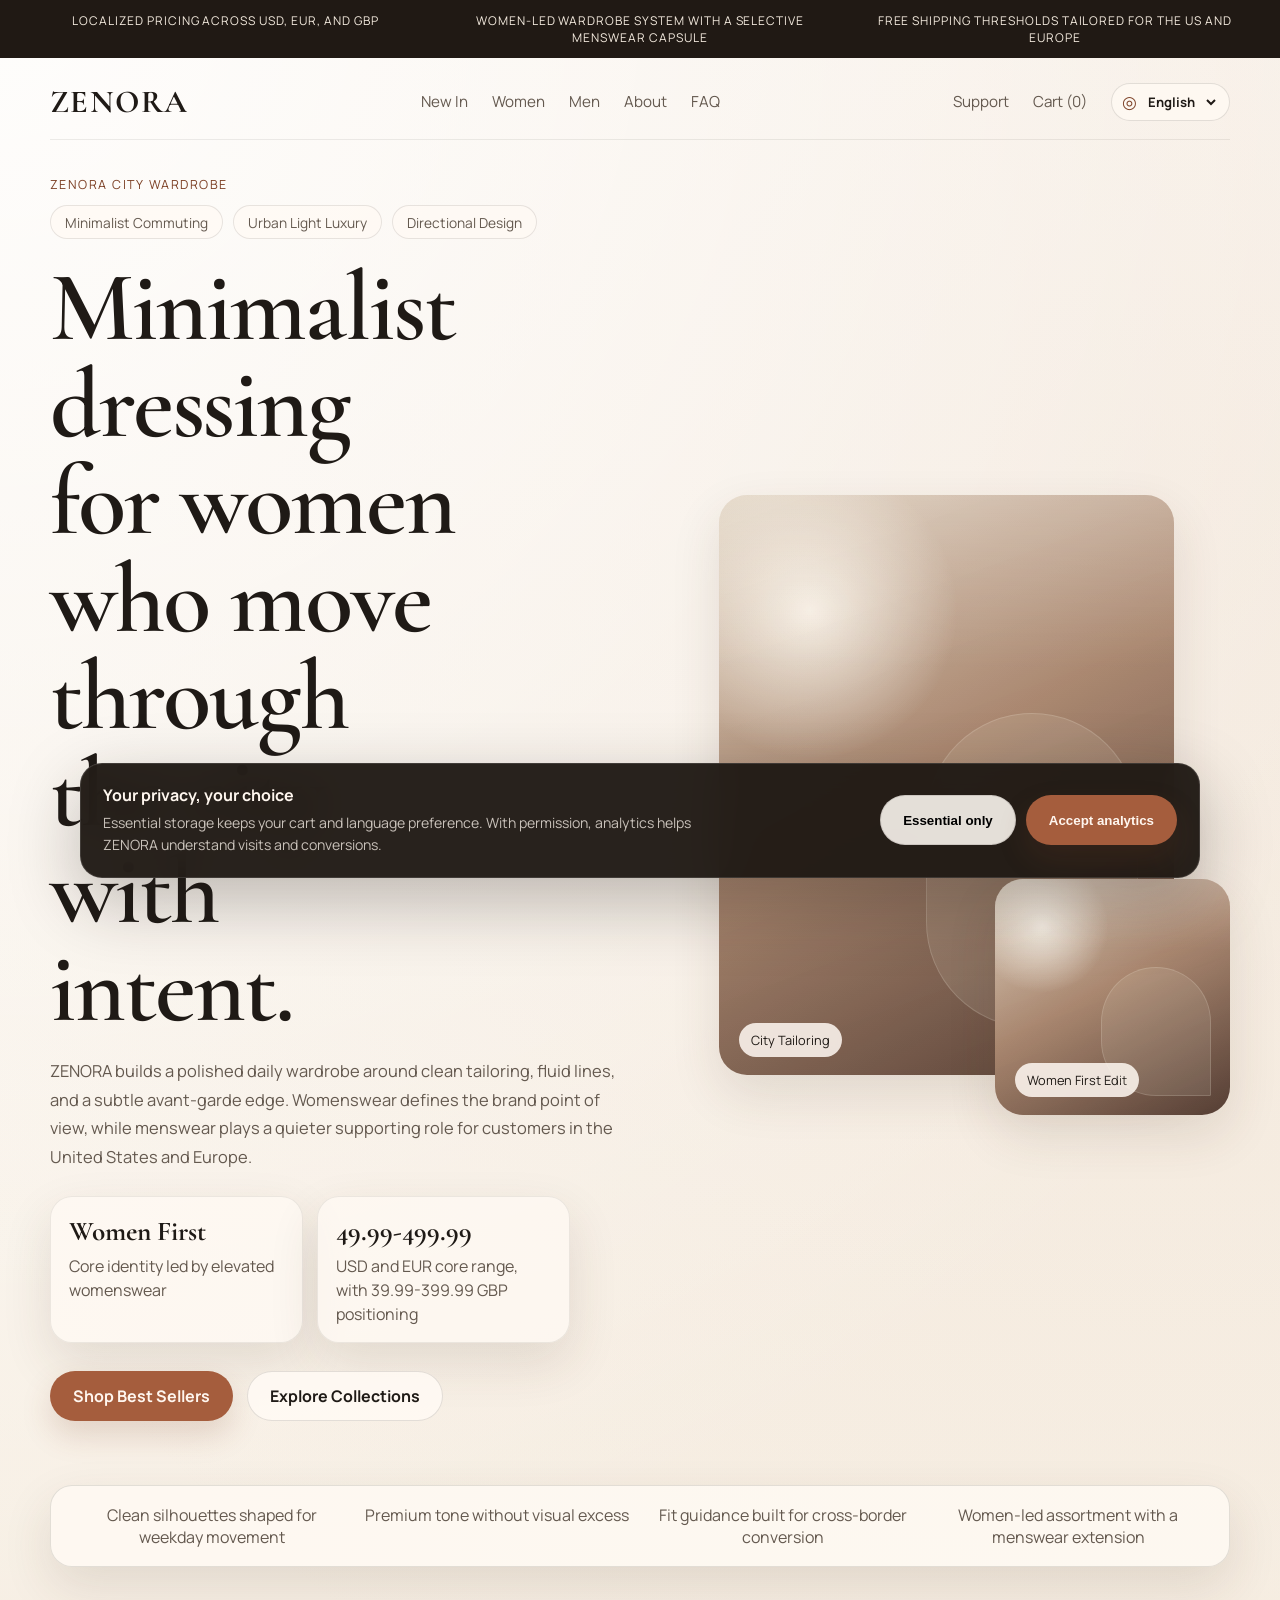
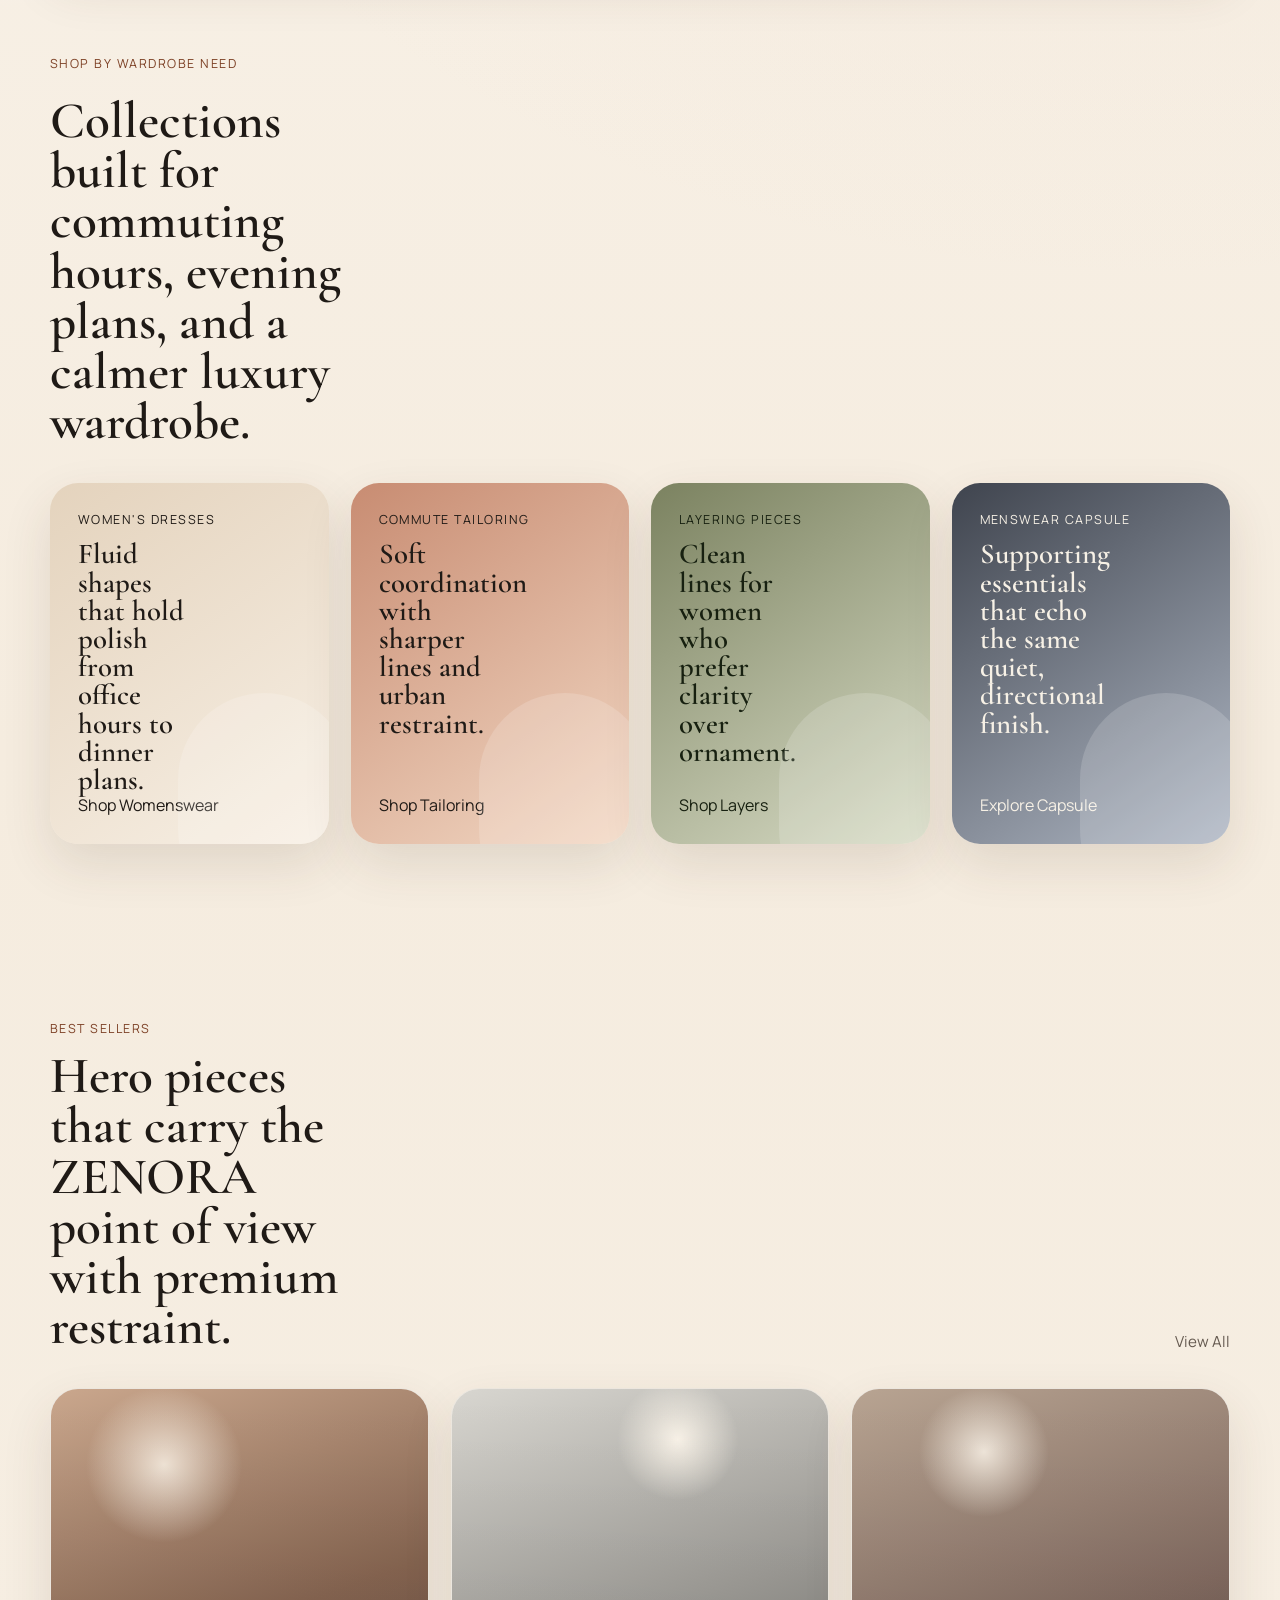
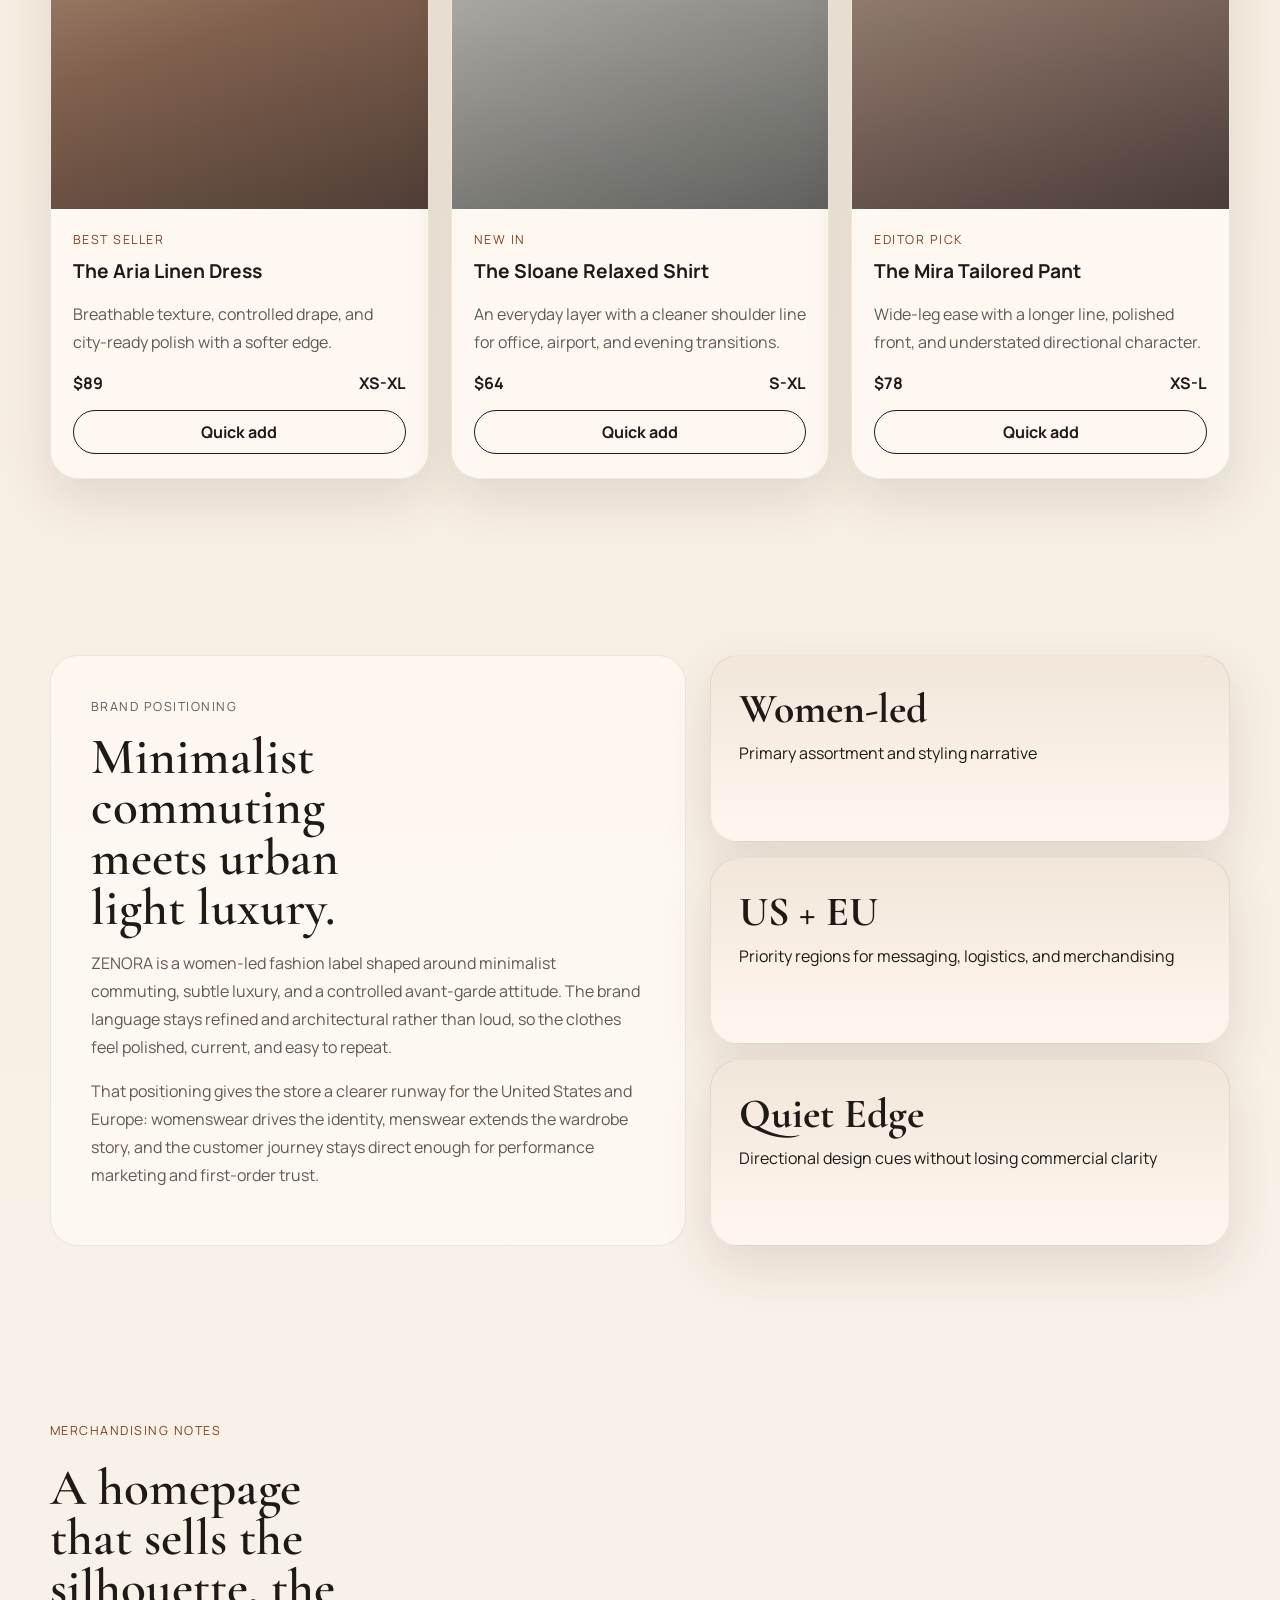
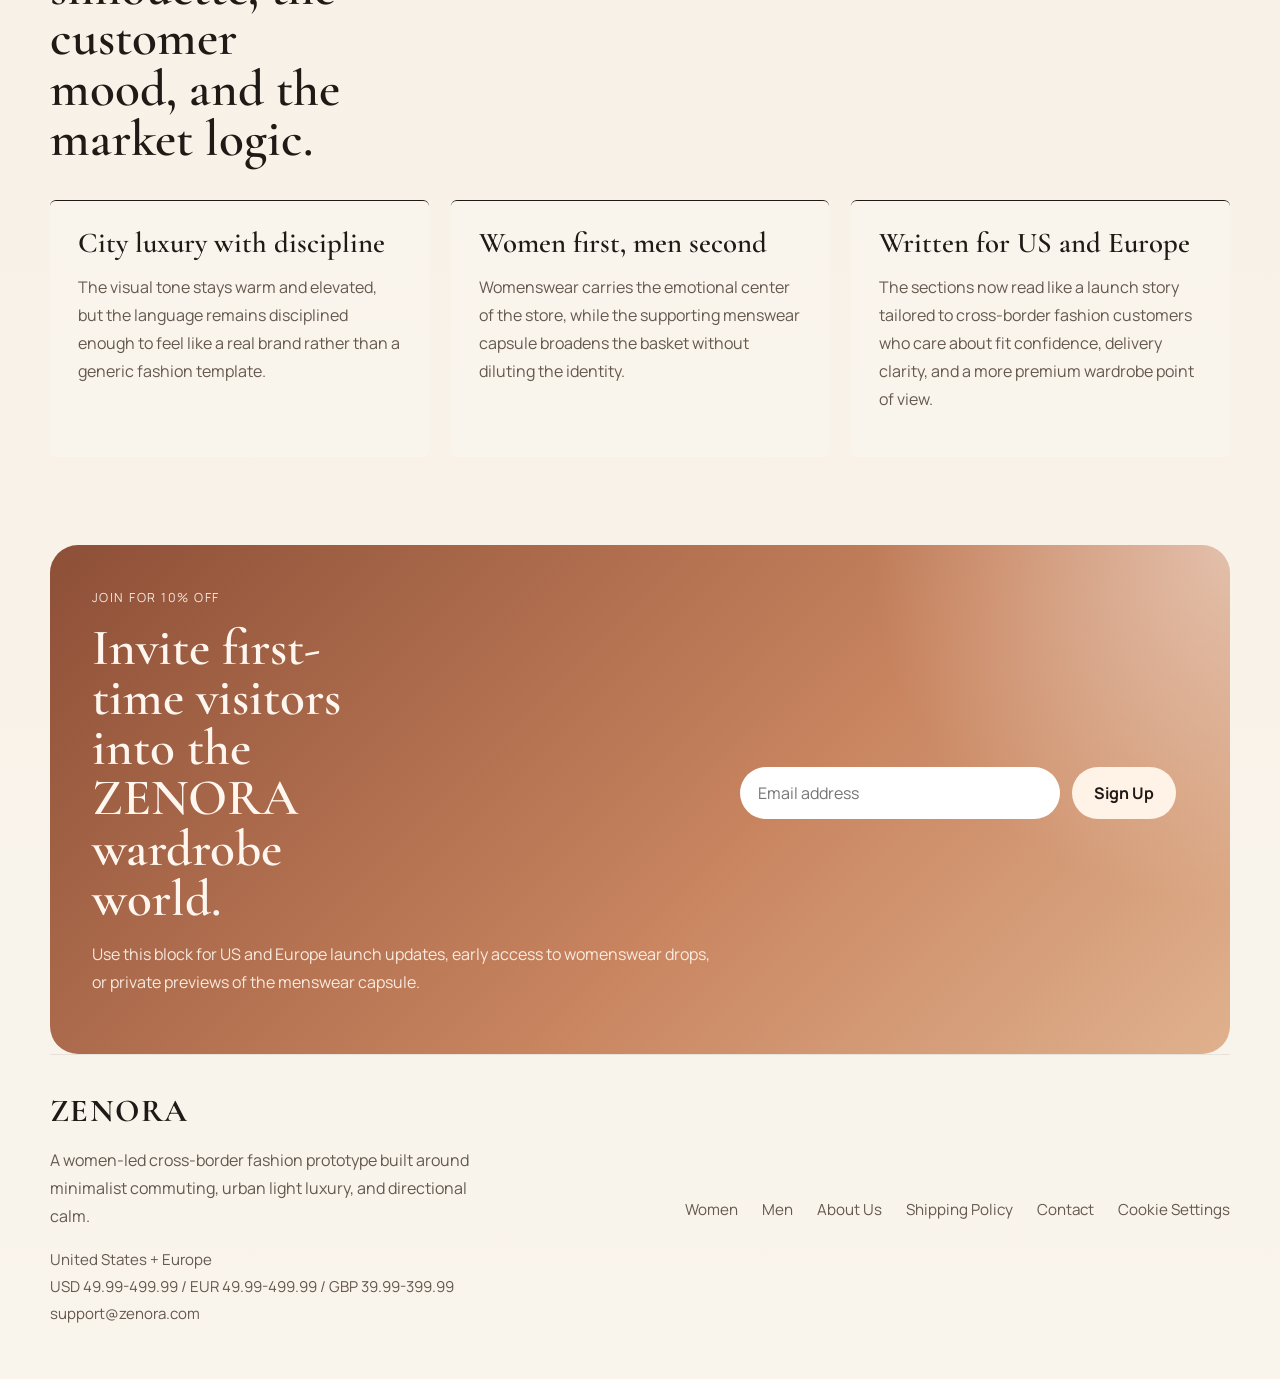
==== commit fb990193: "Add storefront cart marketing and analytics foundation" ====
--- a/index.html
+++ b/index.html
@@ -15,7 +15,9 @@
       rel="stylesheet"
     />
     <link rel="stylesheet" href="./styles.css" />
-    <script src="./translations.js" defer></script>
+    <script src="./store-config.js?v=1" defer></script>
+    <script src="./store.js?v=1" defer></script>
+    <script src="./translations.js?v=3" defer></script>
   </head>
   <body>
     <div class="announcement-bar">
@@ -249,7 +251,7 @@
         </div>
         <form class="signup-form">
           <label for="email" class="sr-only">Email address</label>
-          <input id="email" type="email" placeholder="Email address" />
+          <input id="email" name="email" type="email" placeholder="Email address" required autocomplete="email" />
           <button type="submit">Sign Up</button>
         </form>
       </section>
--- a/styles.css
+++ b/styles.css
@@ -177,6 +177,383 @@
   opacity: 0.72;
 }
 
+body.cart-is-open {
+  overflow: hidden;
+}
+
+.store-cart[hidden] {
+  display: none;
+}
+
+.store-cart {
+  position: fixed;
+  inset: 0;
+  z-index: 1000;
+}
+
+.store-cart__backdrop {
+  position: absolute;
+  inset: 0;
+  width: 100%;
+  border: 0;
+  background: rgba(31, 26, 22, 0.48);
+  backdrop-filter: blur(4px);
+}
+
+.store-cart__panel {
+  position: absolute;
+  inset: 0 0 0 auto;
+  display: grid;
+  grid-template-rows: auto 1fr;
+  width: min(520px, 100%);
+  background: #fbf6ef;
+  box-shadow: -24px 0 60px rgba(31, 26, 22, 0.2);
+  outline: 0;
+  animation: cart-slide-in 220ms ease both;
+}
+
+@keyframes cart-slide-in {
+  from { transform: translateX(100%); }
+  to { transform: translateX(0); }
+}
+
+.store-cart__header {
+  display: flex;
+  justify-content: space-between;
+  align-items: center;
+  gap: 20px;
+  padding: 24px;
+  border-bottom: 1px solid var(--line);
+}
+
+.store-cart__header h2,
+.checkout-summary h2 {
+  font-size: 2.3rem;
+}
+
+.icon-button {
+  display: inline-grid;
+  width: 42px;
+  height: 42px;
+  place-items: center;
+  border: 1px solid var(--line);
+  border-radius: 999px;
+  background: var(--surface);
+  color: var(--text);
+  font: inherit;
+  font-size: 1.5rem;
+  cursor: pointer;
+}
+
+.store-cart__body {
+  min-height: 0;
+  overflow-y: auto;
+}
+
+.store-cart__items {
+  display: grid;
+  padding: 0 24px;
+}
+
+.store-cart__item {
+  display: grid;
+  grid-template-columns: 94px 1fr;
+  gap: 16px;
+  padding: 22px 0;
+  border-bottom: 1px solid var(--line);
+}
+
+.store-cart__image,
+.checkout-item__image {
+  min-height: 112px;
+  border-radius: 18px;
+}
+
+.store-cart__info,
+.store-cart__title-row,
+.store-cart__title-row > div {
+  display: grid;
+  gap: 8px;
+}
+
+.store-cart__title-row {
+  grid-template-columns: 1fr auto;
+}
+
+.store-cart__title-row span,
+.store-cart__footer p,
+.checkout-item span,
+.checkout-note,
+.test-mode-notice p,
+.empty-cart p,
+.checkout-empty p {
+  color: var(--muted);
+  line-height: 1.6;
+}
+
+.store-cart__controls {
+  display: flex;
+  align-items: center;
+  gap: 8px;
+  align-self: end;
+}
+
+.store-cart__controls button:not(.text-button),
+.store-cart__controls input {
+  width: 36px;
+  height: 36px;
+  border: 1px solid var(--line);
+  border-radius: 999px;
+  background: var(--surface);
+  color: var(--text);
+  font: inherit;
+  text-align: center;
+}
+
+.store-cart__controls input {
+  width: 48px;
+}
+
+.text-button {
+  padding: 0;
+  border: 0;
+  background: transparent;
+  color: var(--accent-dark);
+  font: inherit;
+  font-weight: 700;
+  cursor: pointer;
+}
+
+.footer-cookie-button {
+  padding: 0;
+  border: 0;
+  background: transparent;
+  color: var(--muted);
+  font: inherit;
+  font-size: 0.95rem;
+  cursor: pointer;
+}
+
+.shipping-progress {
+  padding: 20px 24px;
+  background: var(--surface-strong);
+}
+
+.shipping-progress p {
+  margin: 0 0 10px;
+  font-size: 0.88rem;
+}
+
+.shipping-progress > span {
+  display: block;
+  height: 5px;
+  overflow: hidden;
+  border-radius: 999px;
+  background: rgba(31, 26, 22, 0.12);
+}
+
+.shipping-progress i {
+  display: block;
+  height: 100%;
+  border-radius: inherit;
+  background: var(--accent);
+}
+
+.store-cart__footer {
+  display: grid;
+  gap: 14px;
+  padding: 24px;
+  background: var(--surface);
+  border-top: 1px solid var(--line);
+}
+
+.order-line {
+  display: flex;
+  justify-content: space-between;
+  gap: 20px;
+  align-items: center;
+}
+
+.order-line--total {
+  margin-top: 8px;
+  padding-top: 18px;
+  border-top: 1px solid var(--line);
+  font-size: 1.15rem;
+}
+
+.empty-cart,
+.checkout-empty {
+  display: grid;
+  justify-items: start;
+  gap: 18px;
+  padding: 48px 28px;
+}
+
+.empty-cart__mark {
+  display: grid;
+  width: 70px;
+  height: 70px;
+  place-items: center;
+  border-radius: 999px;
+  background: var(--surface-strong);
+  font-family: "Cormorant Garamond", serif;
+  font-size: 2.2rem;
+}
+
+.quick-add {
+  width: 100%;
+  min-height: 44px;
+  margin-top: 16px;
+  border: 1px solid var(--text);
+  border-radius: 999px;
+  background: transparent;
+  color: var(--text);
+  font: inherit;
+  font-weight: 700;
+  cursor: pointer;
+  transition: background 160ms ease, color 160ms ease;
+}
+
+.quick-add:hover {
+  background: var(--deep);
+  color: #fff7ef;
+}
+
+.store-toast {
+  position: fixed;
+  right: 24px;
+  bottom: 24px;
+  z-index: 1200;
+  max-width: min(360px, calc(100% - 48px));
+  padding: 14px 18px;
+  border-radius: 14px;
+  background: var(--deep);
+  color: #fff7ef;
+  box-shadow: var(--shadow);
+  opacity: 0;
+  transform: translateY(12px);
+  pointer-events: none;
+  transition: opacity 160ms ease, transform 160ms ease;
+}
+
+.store-toast.is-visible {
+  opacity: 1;
+  transform: translateY(0);
+}
+
+.consent-banner {
+  position: fixed;
+  right: 22px;
+  bottom: 22px;
+  left: 22px;
+  z-index: 900;
+  display: flex;
+  justify-content: space-between;
+  align-items: center;
+  gap: 24px;
+  max-width: 1120px;
+  margin: 0 auto;
+  padding: 20px 22px;
+  border: 1px solid rgba(255, 255, 255, 0.12);
+  border-radius: 22px;
+  background: rgba(32, 25, 20, 0.96);
+  color: #fff7ef;
+  box-shadow: 0 24px 70px rgba(31, 26, 22, 0.28);
+  backdrop-filter: blur(18px);
+}
+
+.consent-banner p {
+  max-width: 70ch;
+  margin: 6px 0 0;
+  color: rgba(255, 247, 239, 0.75);
+  line-height: 1.6;
+  font-size: 0.88rem;
+}
+
+.consent-banner__actions {
+  display: flex;
+  gap: 10px;
+  flex: 0 0 auto;
+}
+
+.form-status {
+  width: 100%;
+  margin: 2px 0 0;
+  color: #fff7ef !important;
+  font-size: 0.84rem;
+}
+
+.checkout-shell {
+  width: min(1180px, calc(100% - 32px));
+  min-height: 62vh;
+  margin: 0 auto;
+  padding: 54px 0 88px;
+}
+
+.checkout-layout {
+  display: grid;
+  grid-template-columns: minmax(0, 1.15fr) minmax(340px, 0.85fr);
+  gap: 24px;
+  align-items: start;
+}
+
+.checkout-card {
+  padding: 30px;
+  border: 1px solid var(--line);
+  border-radius: 28px;
+  background: rgba(255, 250, 244, 0.84);
+  box-shadow: var(--shadow);
+}
+
+.checkout-card h1 {
+  max-width: 11ch;
+}
+
+.checkout-summary {
+  position: sticky;
+  top: 22px;
+  display: grid;
+  gap: 18px;
+}
+
+.checkout-items {
+  display: grid;
+  margin: 28px 0;
+}
+
+.checkout-item {
+  display: grid;
+  grid-template-columns: 78px 1fr auto;
+  gap: 16px;
+  align-items: center;
+  padding: 16px 0;
+  border-bottom: 1px solid var(--line);
+}
+
+.checkout-item__image {
+  min-height: 88px;
+}
+
+.checkout-item > div:nth-child(2) {
+  display: grid;
+  gap: 7px;
+}
+
+.test-mode-notice {
+  padding: 16px;
+  border: 1px solid rgba(165, 93, 61, 0.24);
+  border-radius: 18px;
+  background: rgba(165, 93, 61, 0.08);
+}
+
+.test-mode-notice p {
+  margin: 6px 0 0;
+}
+
+.test-mode-notice code {
+  font-size: 0.82em;
+}
+
 .nav a,
 .header-actions a,
 .footer-links a,
@@ -1316,6 +1693,40 @@
 
   .language-switcher__select {
     max-width: 76px;
+  }
+
+  .store-cart__item {
+    grid-template-columns: 74px 1fr;
+  }
+
+  .store-cart__image {
+    min-height: 94px;
+  }
+
+  .consent-banner {
+    align-items: stretch;
+    flex-direction: column;
+  }
+
+  .consent-banner__actions {
+    display: grid;
+    grid-template-columns: 1fr;
+  }
+
+  .checkout-layout {
+    grid-template-columns: 1fr;
+  }
+
+  .checkout-summary {
+    position: static;
+  }
+
+  .checkout-item {
+    grid-template-columns: 64px 1fr;
+  }
+
+  .checkout-item > strong {
+    grid-column: 2;
   }
 
   .site-header,
